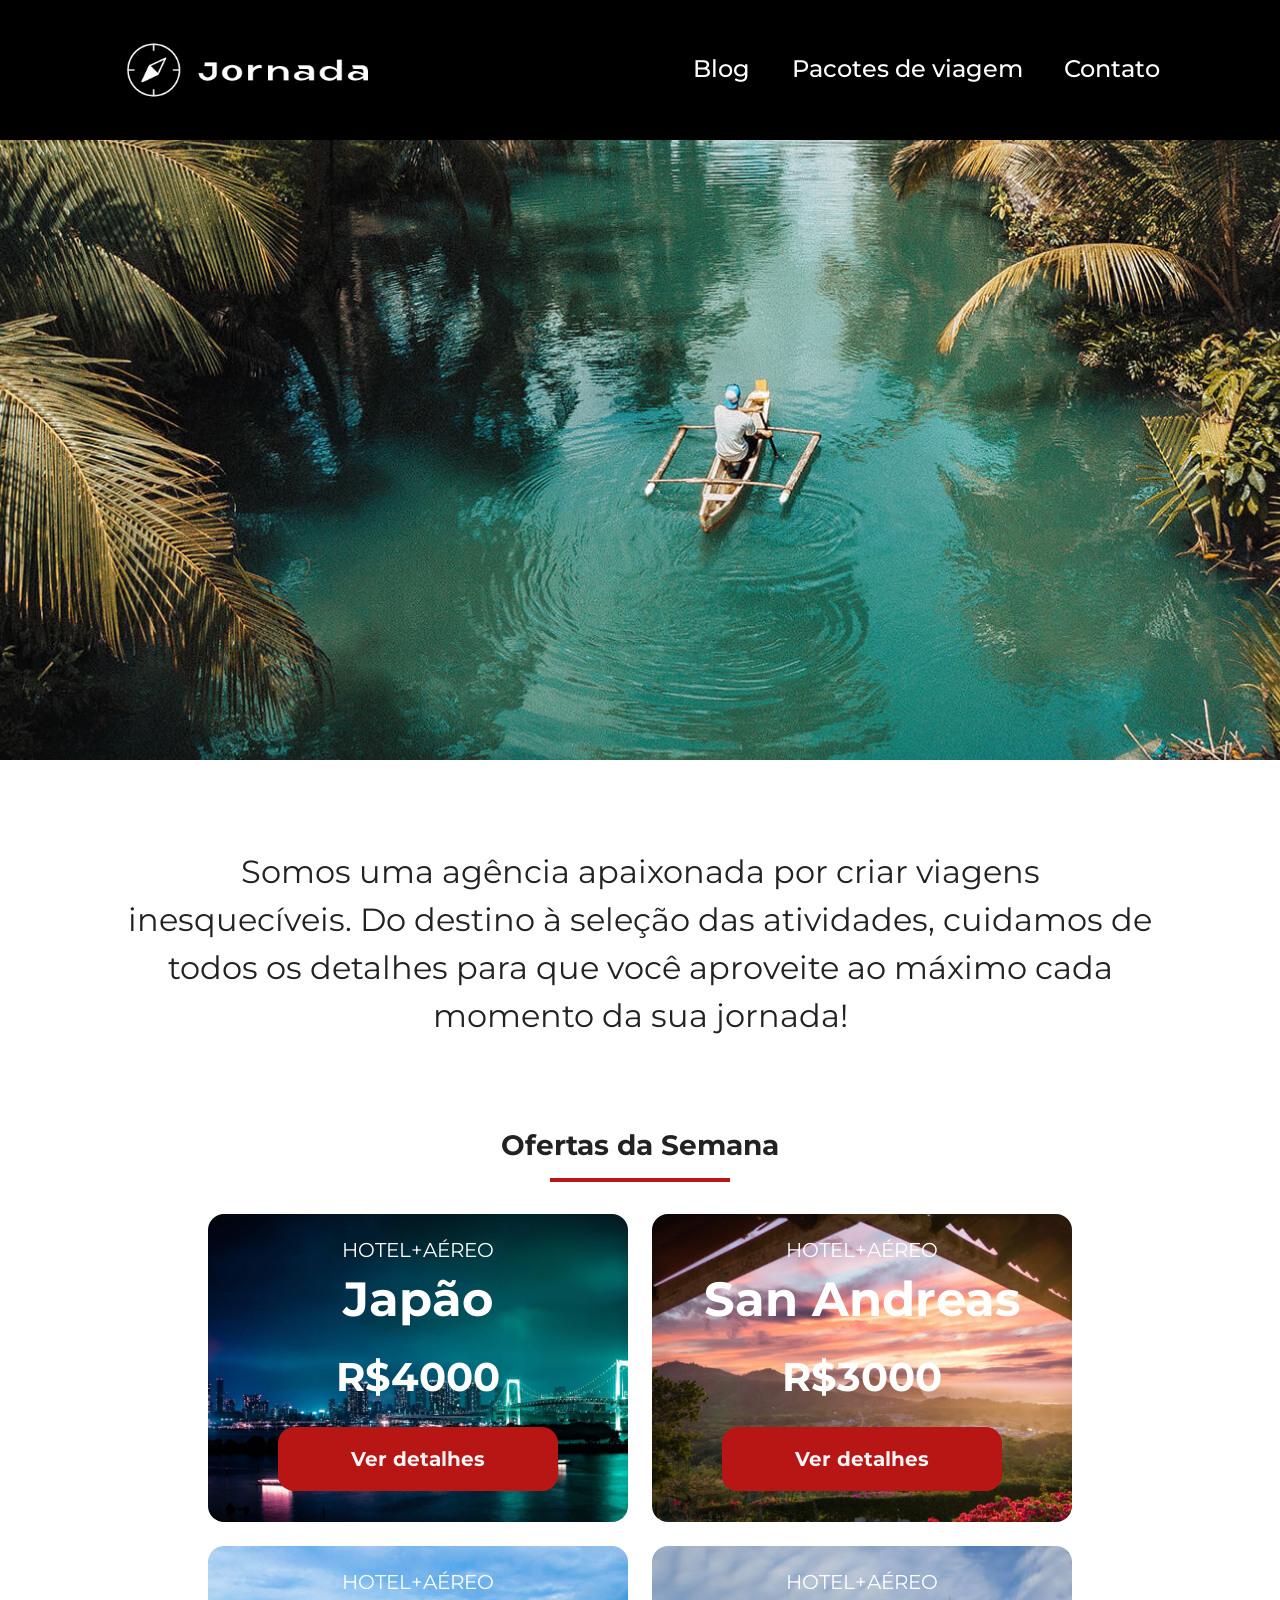
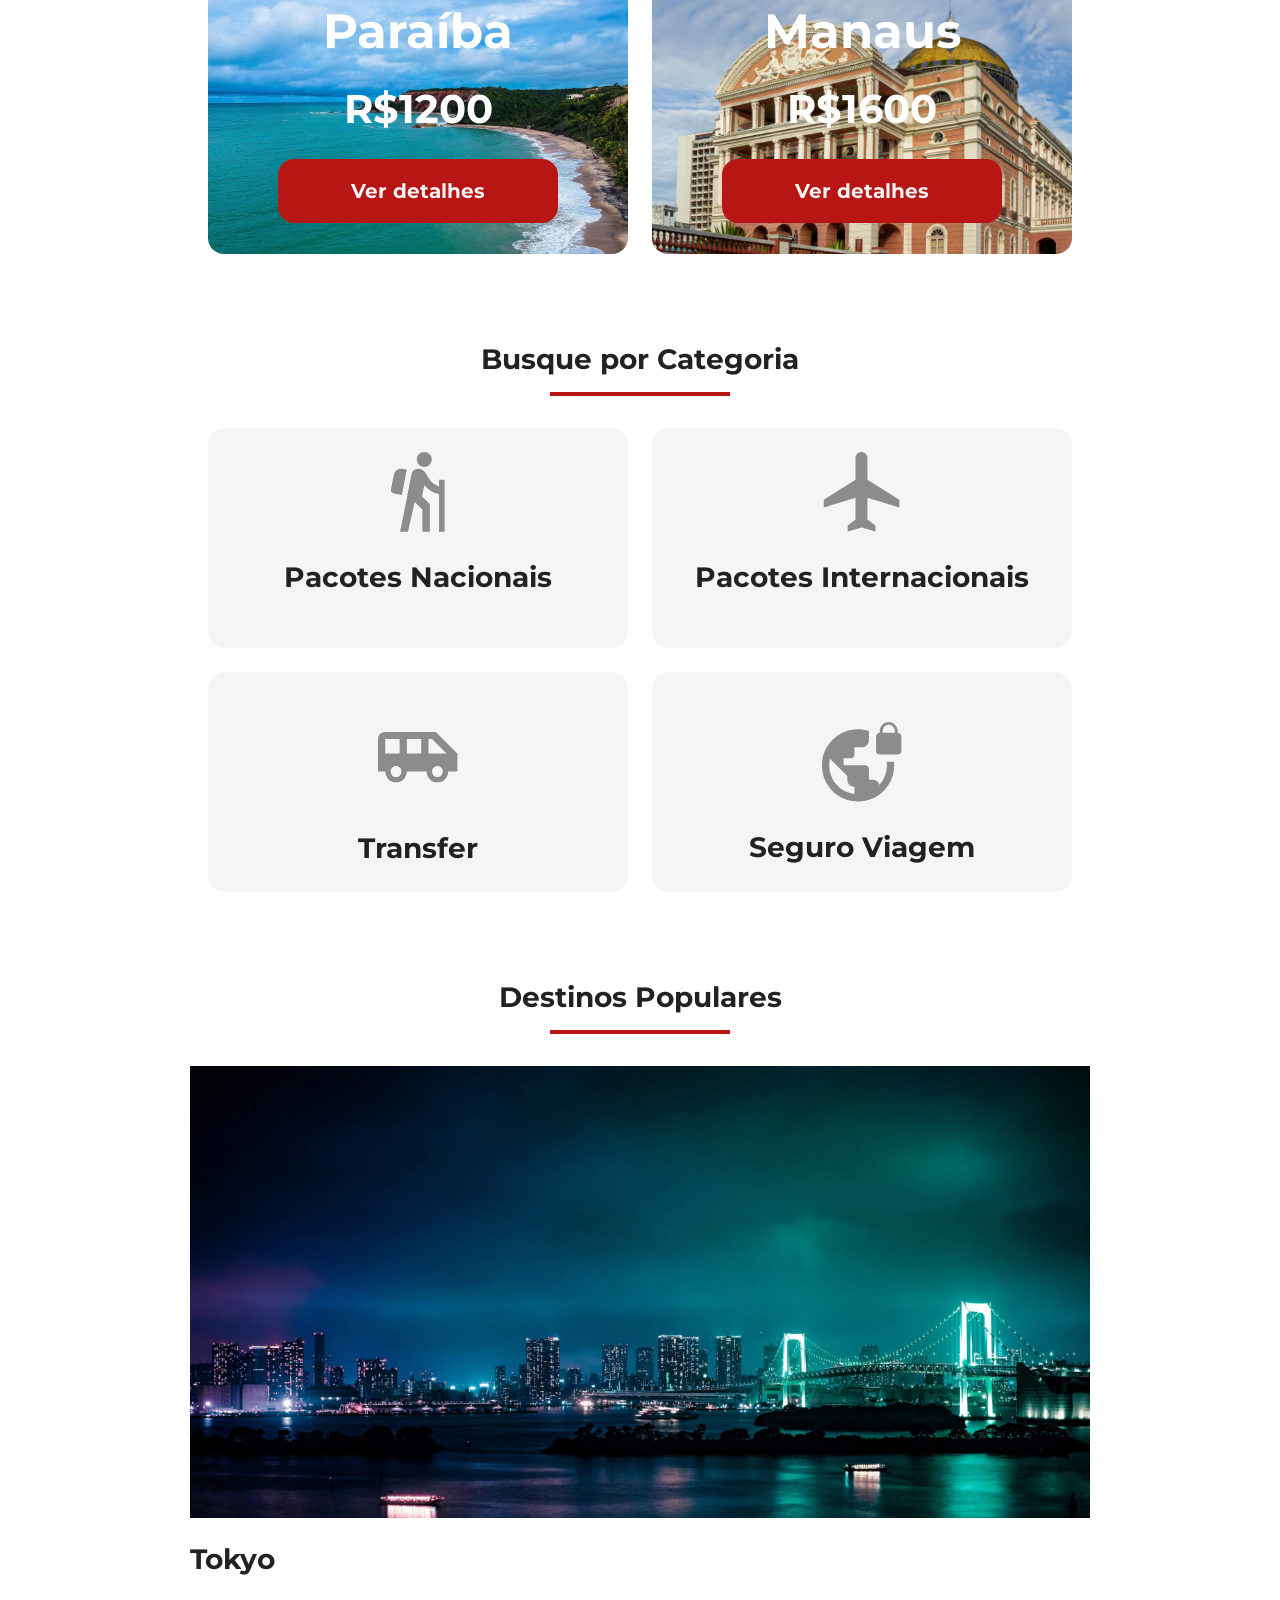
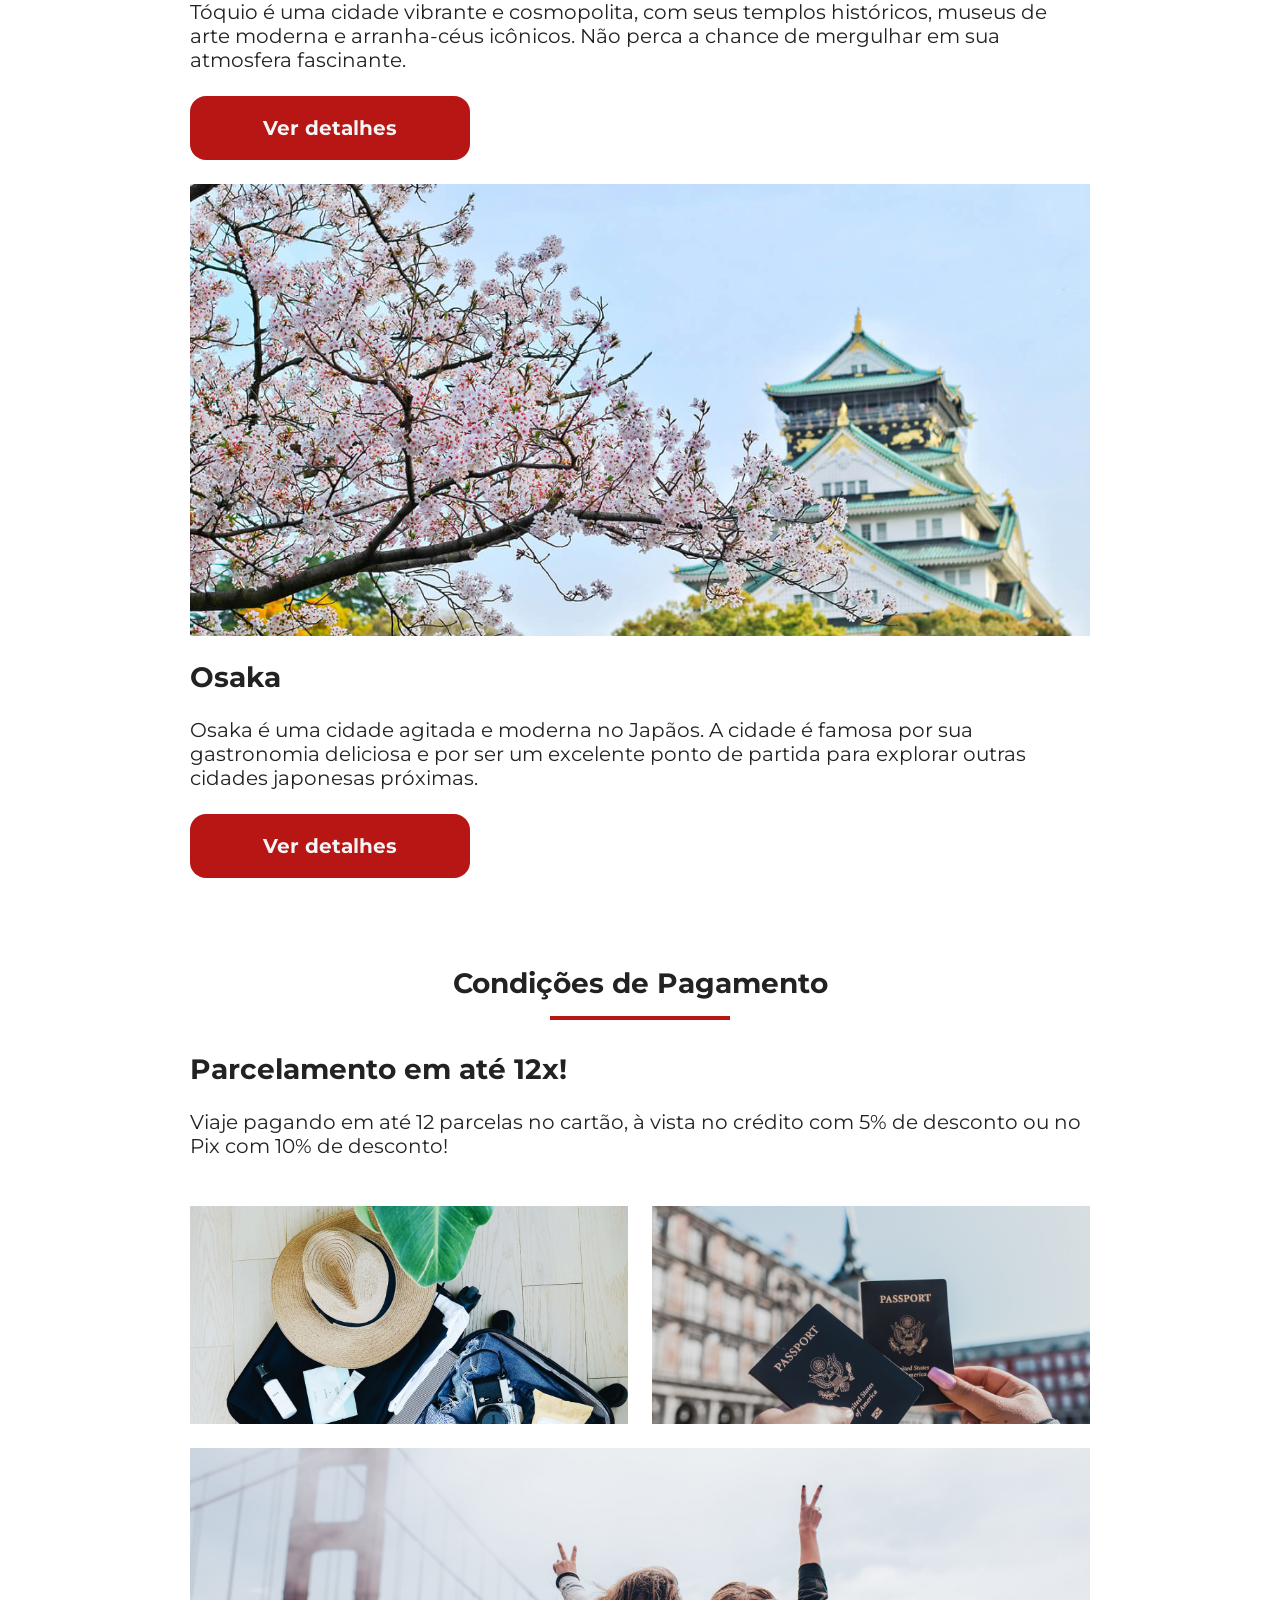
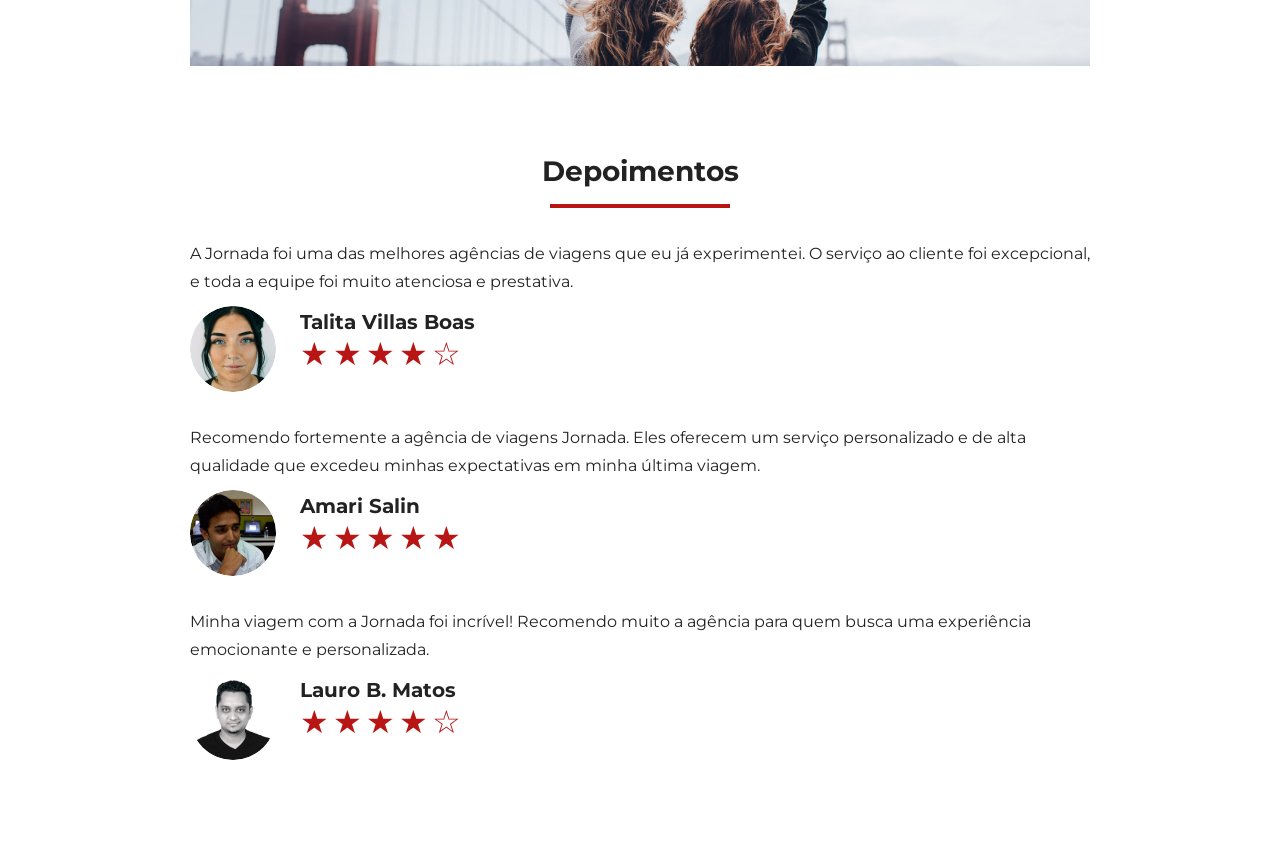
==== index.html @ 9de9fa51 "finalização sessão de depoimentos" ====
<!doctype html>
<html lang="pt-br">

<head>
  <meta charset="UTF-8" />
  <meta name="viewport" content="width=device-width, initial-scale=1.0" />
  <link rel="icon" href="favicon.svg" />
  <link rel="stylesheet" href="css/style.css" />
  <title>Jornada Viagens</title>
</head>

<body>
  <header>
    <a class="logo" ref="index.html" title="Voltar para a página inicial">
      <img class="img-mobile" src="img/bussola-branca-jornada.svg"
        alt="Bussola do logo Jornada Viagens na cor branca" />
      <img class="img-desktop" src="img/logo-branco-jornada-viagem.svg" alt="Logo Jornada Viagens na cor branca" />
    </a>
    <div class="navigation-menu">
      <label for="menu">
        <img src="img/menu.svg" alt="menu" />
      </label>
      <!--Esse input pode ser substituido depois por JS-->
      <input id="menu" type="checkbox" hidden />
      <nav>
        <ul class="list-link">
          <li>
            <a href="blog.html" target="_blank" title="Acessar Blog">Blog</a>
          </li>
          <li>
            <a href="pacotes.html" target="_blank" title="Acessar Pacotes de Viagem">Pacotes de viagem</a>
          </li>
          <li>
            <a href="contato.html" target="_blank" title="Acessar Contato">Contato</a>
          </li>
        </ul>
      </nav>
    </div>
  </header>
  <section class="hero">
    <div class="img-hero"></div>
    <h2 class="h2-hero">
      Somos uma agência apaixonada por criar viagens inesquecíveis. Do destino
      à seleção das atividades, cuidamos de todos os detalhes para que você
      aproveite ao máximo cada momento da sua jornada!
    </h2>
  </section>
  <section class="offers">
    <div class="title-section">
      <h2>Ofertas da Semana</h2>
      <hr />
    </div>
    <div class="offers-cards">
      <article class="card japao">
        <header>
          <p>HOTEL+AÉREO</p>
          <h3>
            Japão <br />
            <span>R$4000</span>
          </h3>
        </header>
        <footer>
          <a href="#" class="button" target="_blank">Ver detalhes</a>
        </footer>
      </article>
      <article class="card san-andreas">
        <header>
          <p>HOTEL+AÉREO</p>
          <h3>
            San Andreas <br />
            <span>R$3000</span>
          </h3>
        </header>
        <footer>
          <a href="#" class="button" target="_blank">Ver detalhes</a>
        </footer>
      </article>
      <article class="card paraiba">
        <header>
          <p>HOTEL+AÉREO</p>
          <h3>
            Paraíba <br />
            <span>R$1200</span>
          </h3>
        </header>
        <footer>
          <a href="#" class="button" target="_blank">Ver detalhes</a>
        </footer>
      </article>
      <article class="card manaus">
        <header>
          <p>HOTEL+AÉREO</p>
          <h3>
            Manaus <br />
            <span>R$1600</span>
          </h3>
        </header>
        <footer>
          <a href="#" class="button" target="_blank">Ver detalhes</a>
        </footer>
      </article>
    </div>
  </section>
  <section class="category">
    <div class="title-section category">
      <h2>Busque por Categoria</h2>
      <hr />
    </div>
    <div class="category-cards">
      <a href="#" class="card" target="_blank" title="Busca pela categoria Pacotes Nacionais">
        <img src="img/icon-pacotes-nacionais.svg" alt="Icone cinza de uma pessoa fazendo trilha" />
        <h3 class="title-content">Pacotes Nacionais</h3>
      </a>
      <a href="#" class="card" target="_blank" title="Busca pela categoria Pacotes Internacionais">
        <img src="img/icon-pacotes-internacionais.svg" alt="Icone cinza de uma avião" />
        <h3 class="title-content">Pacotes Internacionais</h3>
      </a>
      <a href="#" class="card single-line transfer" target="_blank" title="Busca pela categoria Transfer">
        <img src="img/icon-transfer.svg" alt="Icone cinza de uma van" />
        <h3 class="title-content">Transfer</h3>
      </a>
      <a href="#" class="card single-line" target="_blank" title="Busca pela categoria Seguro Viagem">
        <img src="img/icon-seguro-viagem.svg" alt="Icone cinza de um globo com um cadeado na parte superior direita" />
        <h3 class="title-content">Seguro Viagem</h3>
      </a>
    </div>
  </section>
  <section class="destination">
    <div class="title-section">
      <h2>Destinos Populares</h2>
      <hr />
    </div>
    <div class="item-destination">
      <article class="item">
        <header>
          <div class="img-destination tokyo"></div>
          <h4 class="title-content">Tokyo</h4>
        </header>
        <p class="text-content">Tóquio é uma cidade vibrante e cosmopolita, com seus templos históricos, museus de arte
          moderna e arranha-céus icônicos. Não perca a chance de mergulhar em sua atmosfera fascinante.</p>
        <footer>
          <a href="#" class="button">Ver detalhes</a>
        </footer>
      </article>
      <article class="item">
        <header>
          <div class="img-destination osaka"></div>
          <h4 class="title-content">Osaka</h4>
        </header>
        <p class="text-content">Osaka é uma cidade agitada e moderna no Japãos. A cidade é famosa por sua gastronomia
          deliciosa e por ser um excelente ponto de partida para explorar outras cidades japonesas próximas.</p>
        <footer>
          <a href="#" class="button">Ver detalhes</a>
        </footer>
      </article>
    </div>

    </div>
  </section>
  <section class="payments">
    <div class="title-section">
      <h2>Condições de Pagamento</h2>
      <hr />
    </div>
    <div class="content-container">
      <div class="text-container">
        <h3 class="title-content">Parcelamento em até 12x!</h3>
        <p class="text-content">Viaje pagando em até 12 parcelas no cartão, à vista no crédito com 5% de desconto ou no
          Pix com 10% de desconto! </p>
      </div>
      <div class="img-gallery">
        <div class="img first"></div>
        <div class="img second"></div>
        <div class="img thirdy colspan-2"></div>
      </div>
    </div>
  </section>
  <section class="testimonials">
    <div class="title-section">
      <h2>Depoimentos</h2>
      <hr />
    </div>
    <div class="testimonials-container">
      <article>
        <header>
          <p>A Jornada foi uma das melhores agências de viagens que eu já experimentei. O serviço ao cliente foi
          excepcional, e toda a equipe foi muito atenciosa e prestativa.</p>
          </header>
          <footer>
            <img src="img/img-profile-1.svg" alt="imagem de perfil de cliente 1">
            <div class="profile-content">
              <h4>Talita Villas Boas</h4>
              <div class="rating">
                <span class="star">★</span>
                <span class="star">★</span>
                <span class="star">★</span>
                <span class="star">★</span>
                <span class="star">☆</span>
              </div>
            </div>
          </footer>
      </article>
      <article>
        <header>
          <p>Recomendo fortemente a agência de viagens Jornada. Eles oferecem um serviço personalizado e de alta qualidade que excedeu minhas expectativas em minha última viagem.</p>
          </header>
          <footer>
            <img src="img/img-profile-2.svg" alt="imagem de perfil de cliente 2">
            <div class="profile-content">
              <h4>Amari Salin</h4>
              <div class="rating">
                <span class="star">★</span>
                <span class="star">★</span>
                <span class="star">★</span>
                <span class="star">★</span>
                <span class="star">★</span>
              </div>
            </div>
          </footer>
      </article>
      <article>
        <header>
          <p>Minha viagem com a Jornada foi incrível! Recomendo muito a agência para quem busca uma experiência emocionante e personalizada.</p>
          </header>
          <footer>
            <img src="img/img-profile-3.svg" alt="imagem de perfil de cliente 3">
            <div class="profile-content">
              <h4>Lauro B. Matos</h4>
              <div class="rating">
                <span class="star">★</span>
                <span class="star">★</span>
                <span class="star">★</span>
                <span class="star">★</span>
                <span class="star">☆</span>
              </div>
            </div>
          </footer>
      </article>
    </div>
  </section>
</body>

</html>
---- css/style.css ----
@import url(global.css);
@import url(header.css);
@import url(hero.css);
@import url(offers.css);
@import url(category.css);
@import url(destionation.css);
@import url(payments.css);
@import url(testimonials.css);
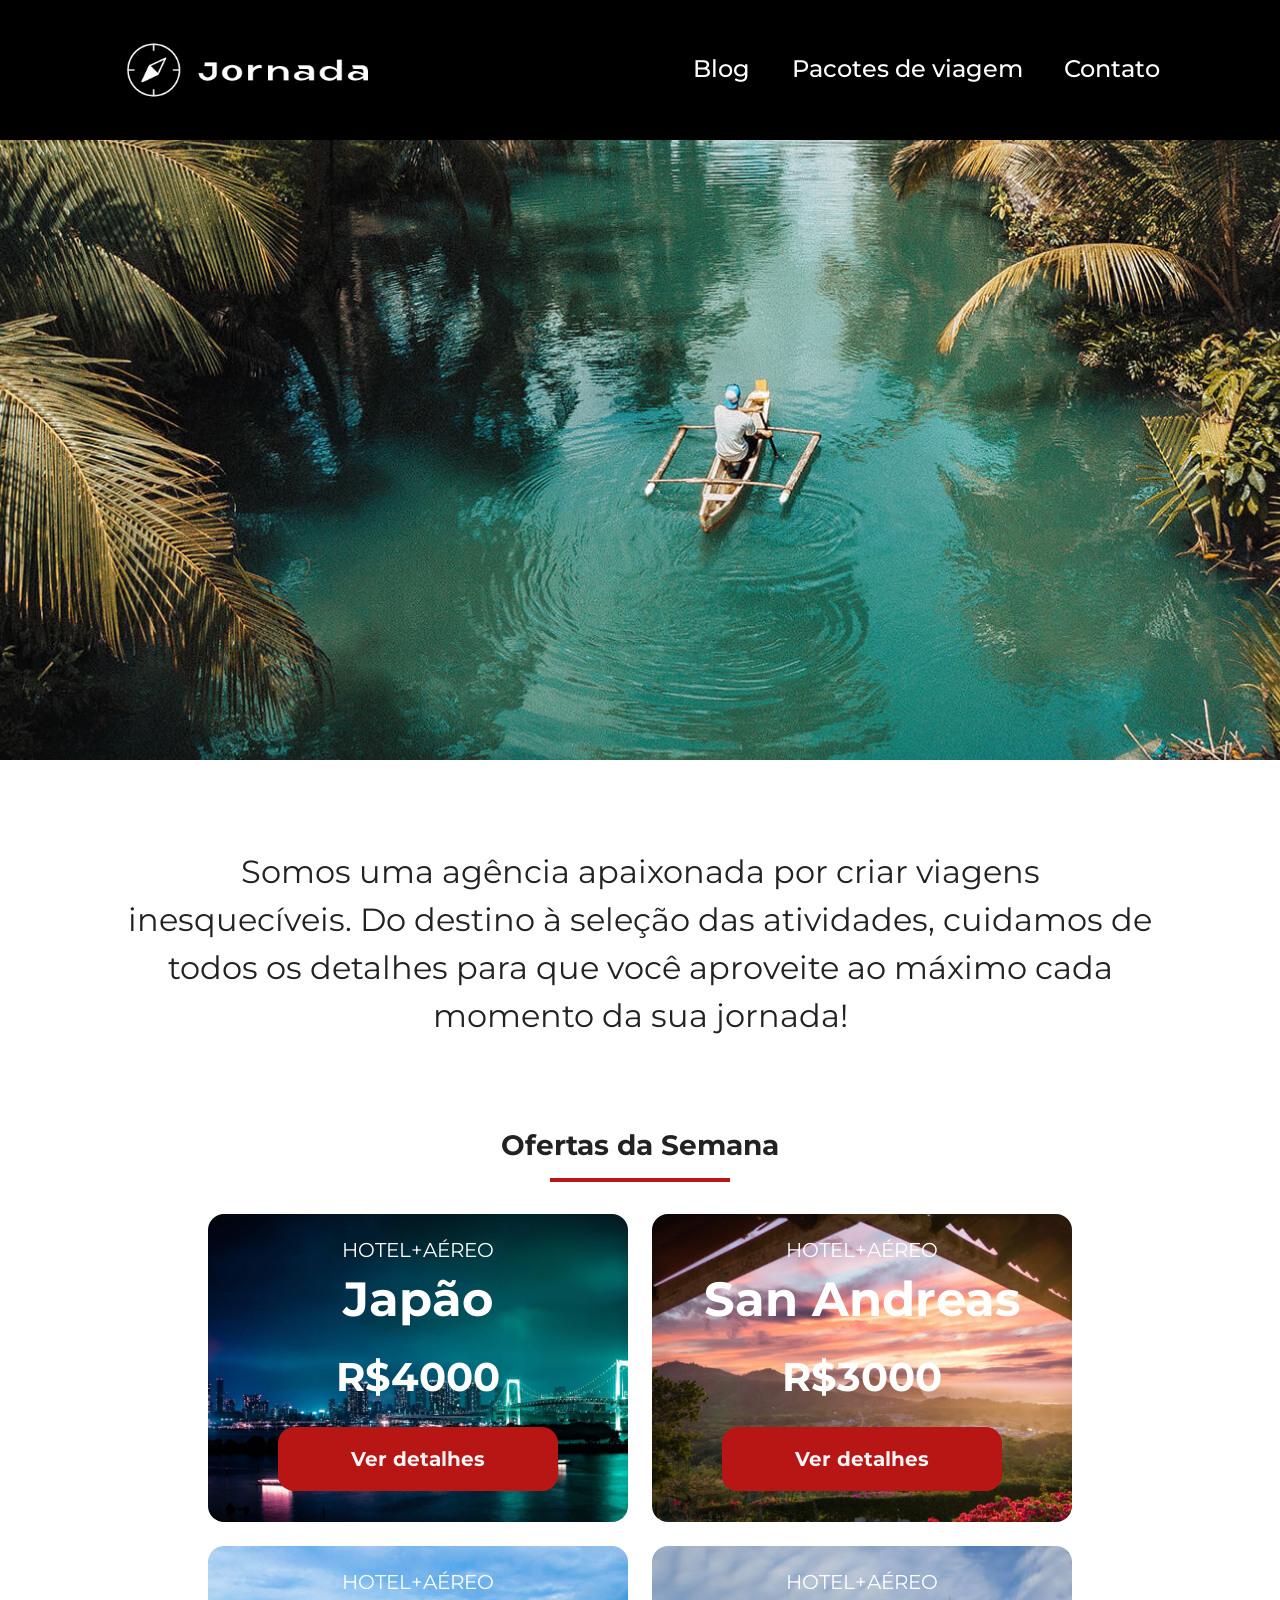
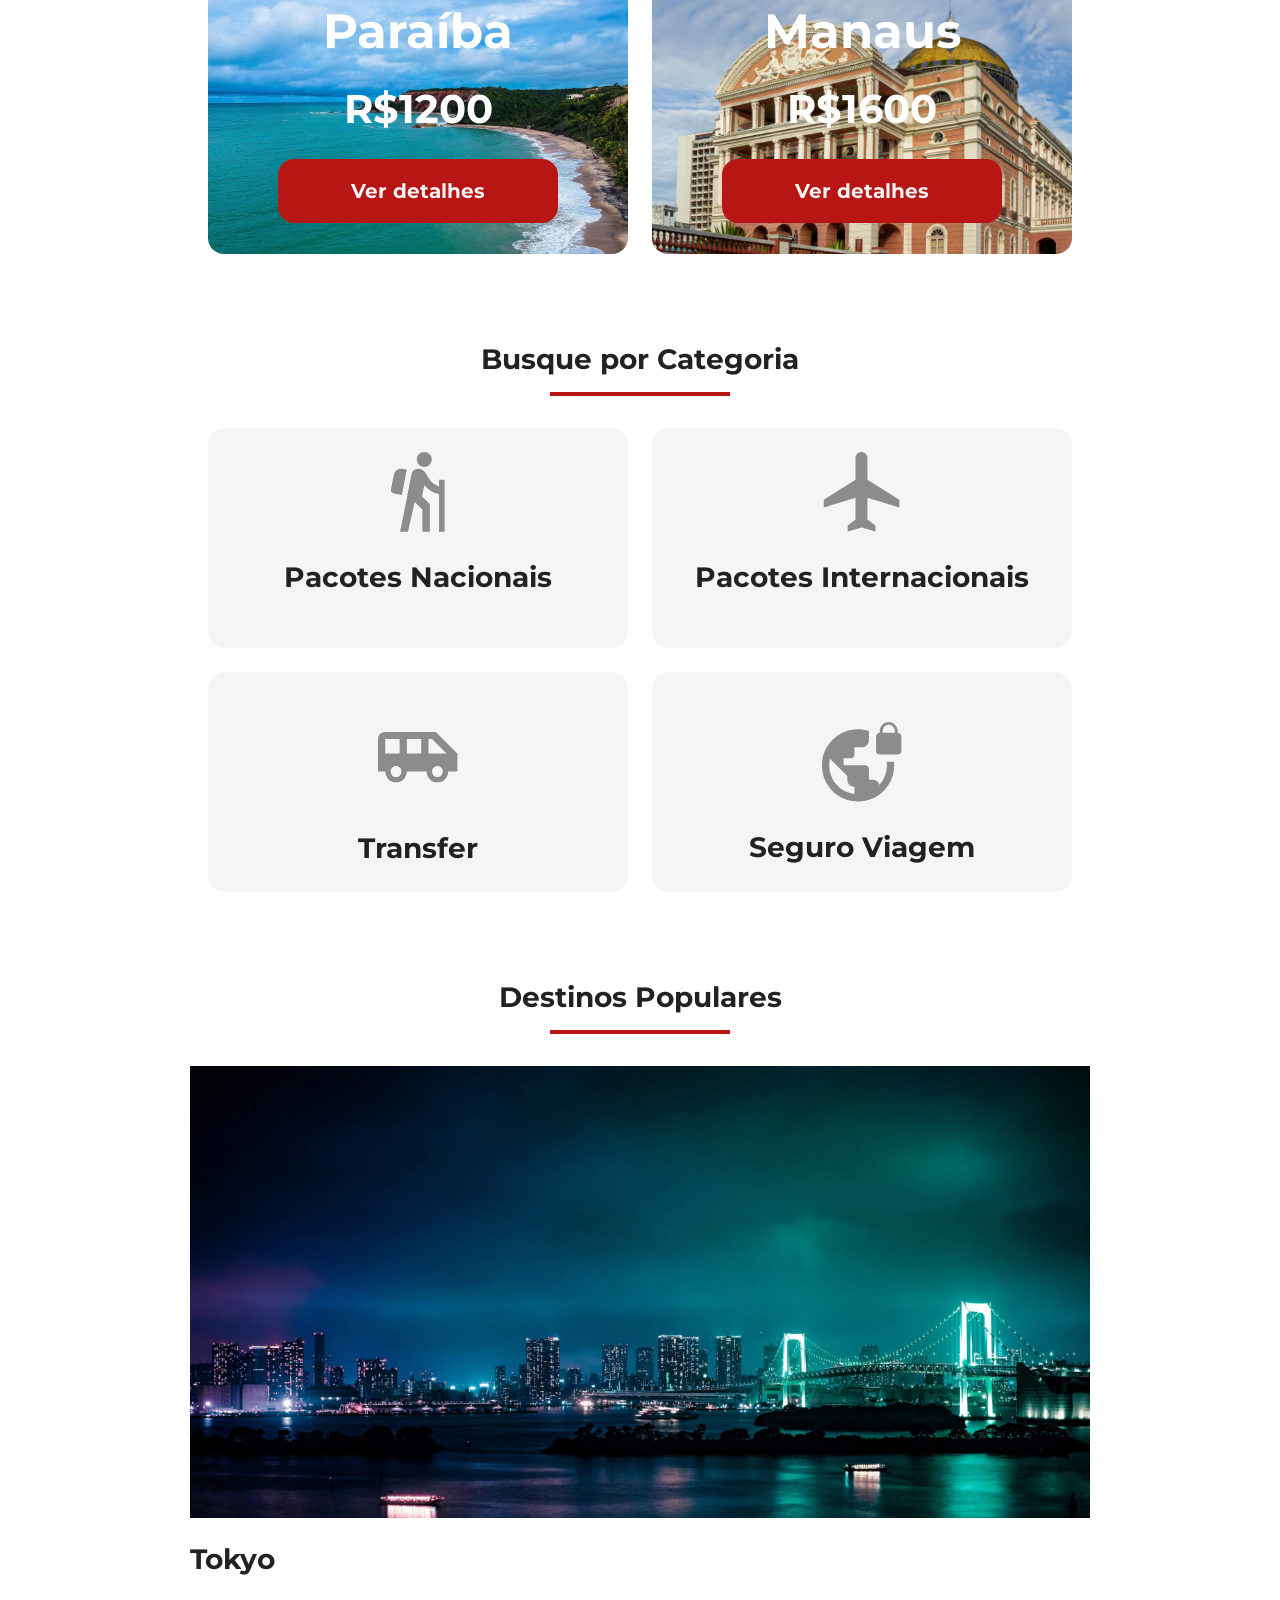
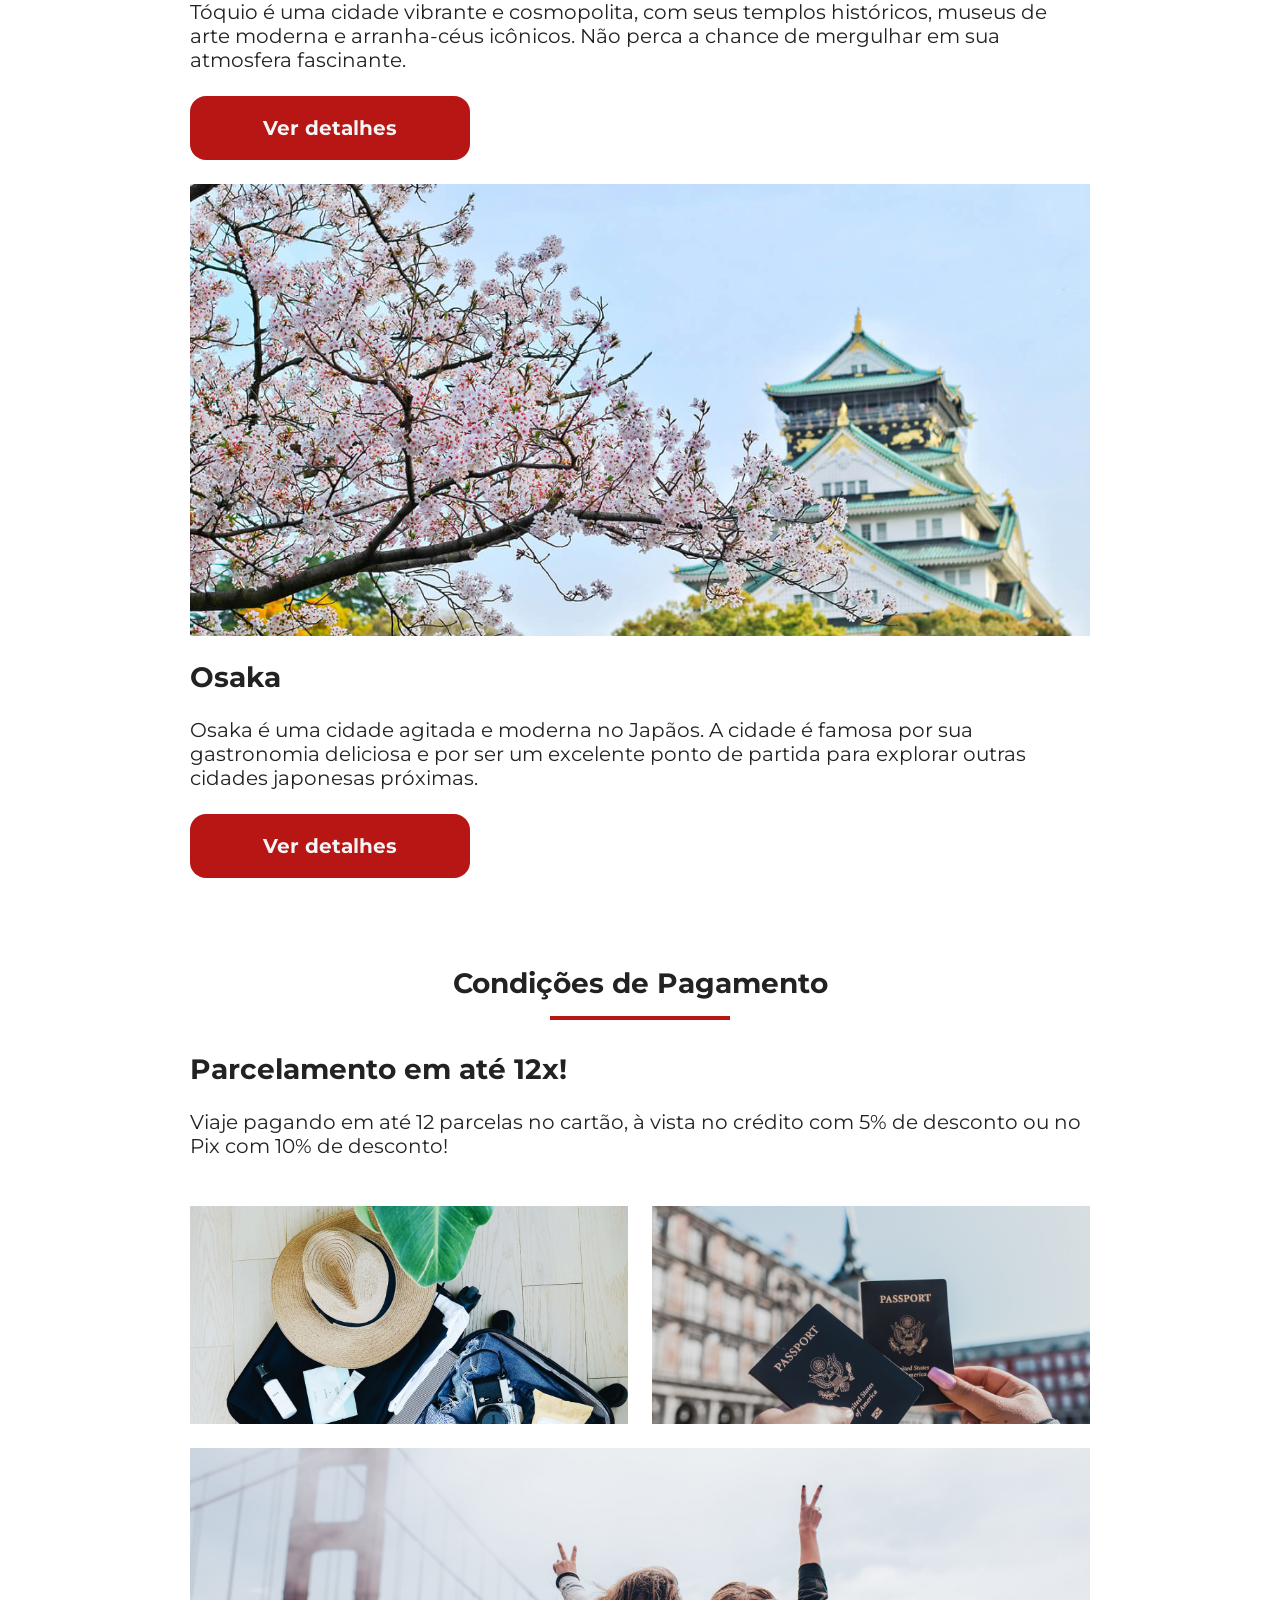
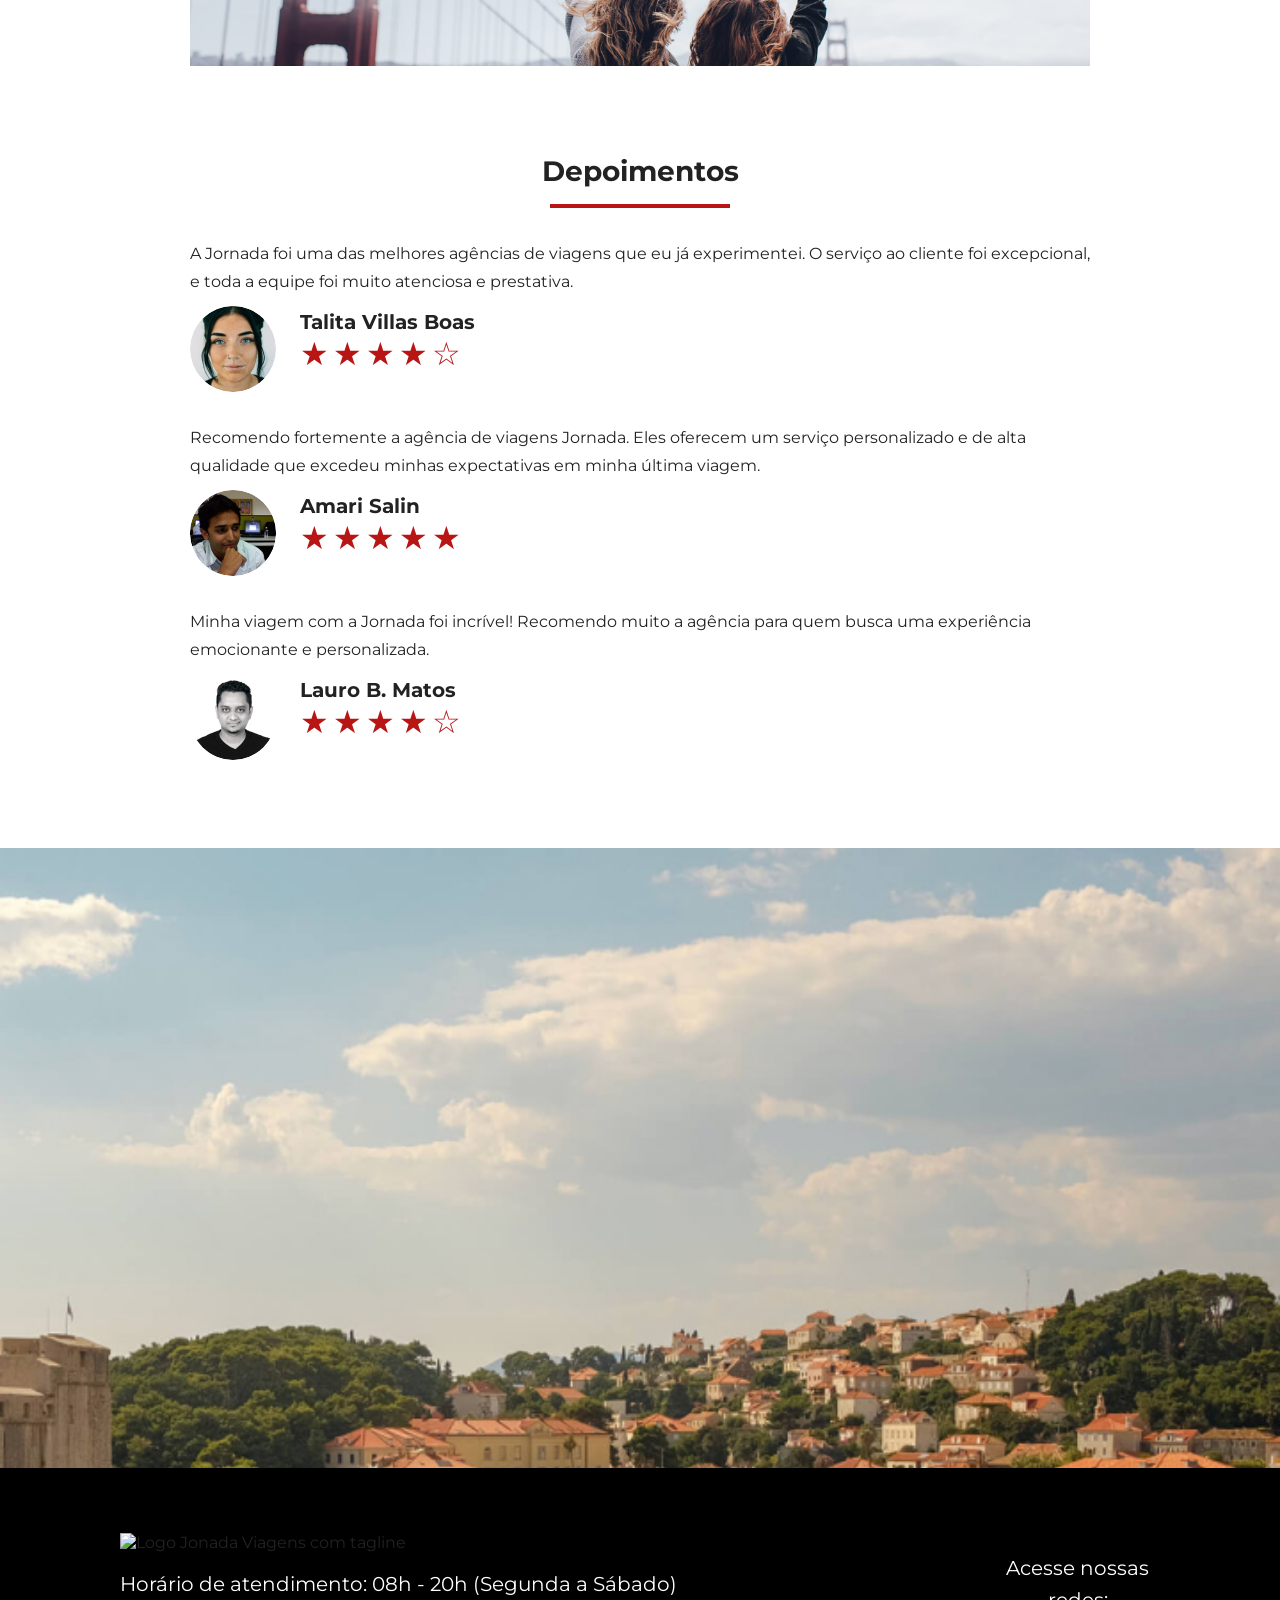
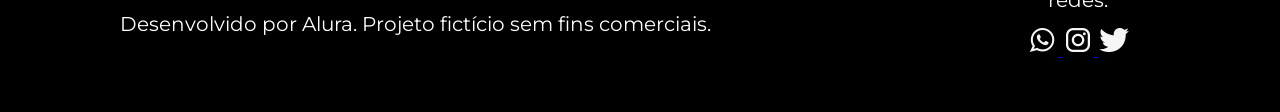
==== commit 7af2a9b6: "adiciona o rodapé do site" ====
--- a/index.html
+++ b/index.html
@@ -184,60 +184,86 @@
       <article>
         <header>
           <p>A Jornada foi uma das melhores agências de viagens que eu já experimentei. O serviço ao cliente foi
-          excepcional, e toda a equipe foi muito atenciosa e prestativa.</p>
-          </header>
-          <footer>
-            <img src="img/img-profile-1.svg" alt="imagem de perfil de cliente 1">
-            <div class="profile-content">
-              <h4>Talita Villas Boas</h4>
-              <div class="rating">
-                <span class="star">★</span>
-                <span class="star">★</span>
-                <span class="star">★</span>
-                <span class="star">★</span>
-                <span class="star">☆</span>
-              </div>
+            excepcional, e toda a equipe foi muito atenciosa e prestativa.</p>
+        </header>
+        <footer>
+          <img src="img/img-profile-1.svg" alt="imagem de perfil de cliente 1">
+          <div class="profile-content">
+            <h4>Talita Villas Boas</h4>
+            <div class="rating">
+              <span class="star">★</span>
+              <span class="star">★</span>
+              <span class="star">★</span>
+              <span class="star">★</span>
+              <span class="star">☆</span>
             </div>
-          </footer>
+          </div>
+        </footer>
       </article>
       <article>
         <header>
-          <p>Recomendo fortemente a agência de viagens Jornada. Eles oferecem um serviço personalizado e de alta qualidade que excedeu minhas expectativas em minha última viagem.</p>
-          </header>
-          <footer>
-            <img src="img/img-profile-2.svg" alt="imagem de perfil de cliente 2">
-            <div class="profile-content">
-              <h4>Amari Salin</h4>
-              <div class="rating">
-                <span class="star">★</span>
-                <span class="star">★</span>
-                <span class="star">★</span>
-                <span class="star">★</span>
-                <span class="star">★</span>
-              </div>
+          <p>Recomendo fortemente a agência de viagens Jornada. Eles oferecem um serviço personalizado e de alta
+            qualidade que excedeu minhas expectativas em minha última viagem.</p>
+        </header>
+        <footer>
+          <img src="img/img-profile-2.svg" alt="imagem de perfil de cliente 2">
+          <div class="profile-content">
+            <h4>Amari Salin</h4>
+            <div class="rating">
+              <span class="star">★</span>
+              <span class="star">★</span>
+              <span class="star">★</span>
+              <span class="star">★</span>
+              <span class="star">★</span>
             </div>
-          </footer>
+          </div>
+        </footer>
       </article>
       <article>
         <header>
-          <p>Minha viagem com a Jornada foi incrível! Recomendo muito a agência para quem busca uma experiência emocionante e personalizada.</p>
-          </header>
-          <footer>
-            <img src="img/img-profile-3.svg" alt="imagem de perfil de cliente 3">
-            <div class="profile-content">
-              <h4>Lauro B. Matos</h4>
-              <div class="rating">
-                <span class="star">★</span>
-                <span class="star">★</span>
-                <span class="star">★</span>
-                <span class="star">★</span>
-                <span class="star">☆</span>
-              </div>
+          <p>Minha viagem com a Jornada foi incrível! Recomendo muito a agência para quem busca uma experiência
+            emocionante e personalizada.</p>
+        </header>
+        <footer>
+          <img src="img/img-profile-3.svg" alt="imagem de perfil de cliente 3">
+          <div class="profile-content">
+            <h4>Lauro B. Matos</h4>
+            <div class="rating">
+              <span class="star">★</span>
+              <span class="star">★</span>
+              <span class="star">★</span>
+              <span class="star">★</span>
+              <span class="star">☆</span>
             </div>
-          </footer>
-      </article>
-    </div>
-  </section>
+          </div>
+        </footer>
+      </article>
+    </div>
+  </section>
+  <section class="footer-hero">
+    <div class="img-footer"></div>
+  </section>
+  <footer class="main-footer">
+    <div class="footer-content">
+      <img src="img/logo-jornada-tagline.png" alt="Logo Jonada Viagens com tagline">
+        <p>Horário de atendimento: 08h - 20h (Segunda a Sábado)</p>
+        <p>Desenvolvido por Alura. Projeto fictício sem fins comerciais.</p>
+      </div>
+      <div class="social-media">
+        <p>Acesse nossas redes:</p>
+        <a href="#" target="_blank" title="Whatsapp da Jornada Viagens">
+          <img src="img/logo-whatsapp.png" alt="Icone Whatsapp">
+        </a>
+        <a href="#" target="_blank" title="Instagram da Jornada Viagens">
+          <img src="img/logo-instagram.png" alt="Icone Instagram">
+        </a>
+        <a href="#" target="_blank" title="Twitter da Jornada Viagens">
+          <img src="img/logo-twitter-antigo.png" alt="Icone Twitter Antigo">
+        </a>
+      </div>
+    </div>
+
+  </footer>
 </body>
 
 </html>
--- a/css/style.css
+++ b/css/style.css
@@ -5,4 +5,5 @@
 @import url(category.css);
 @import url(destionation.css);
 @import url(payments.css);
-@import url(testimonials.css);+@import url(testimonials.css);
+@import url(footer.css);
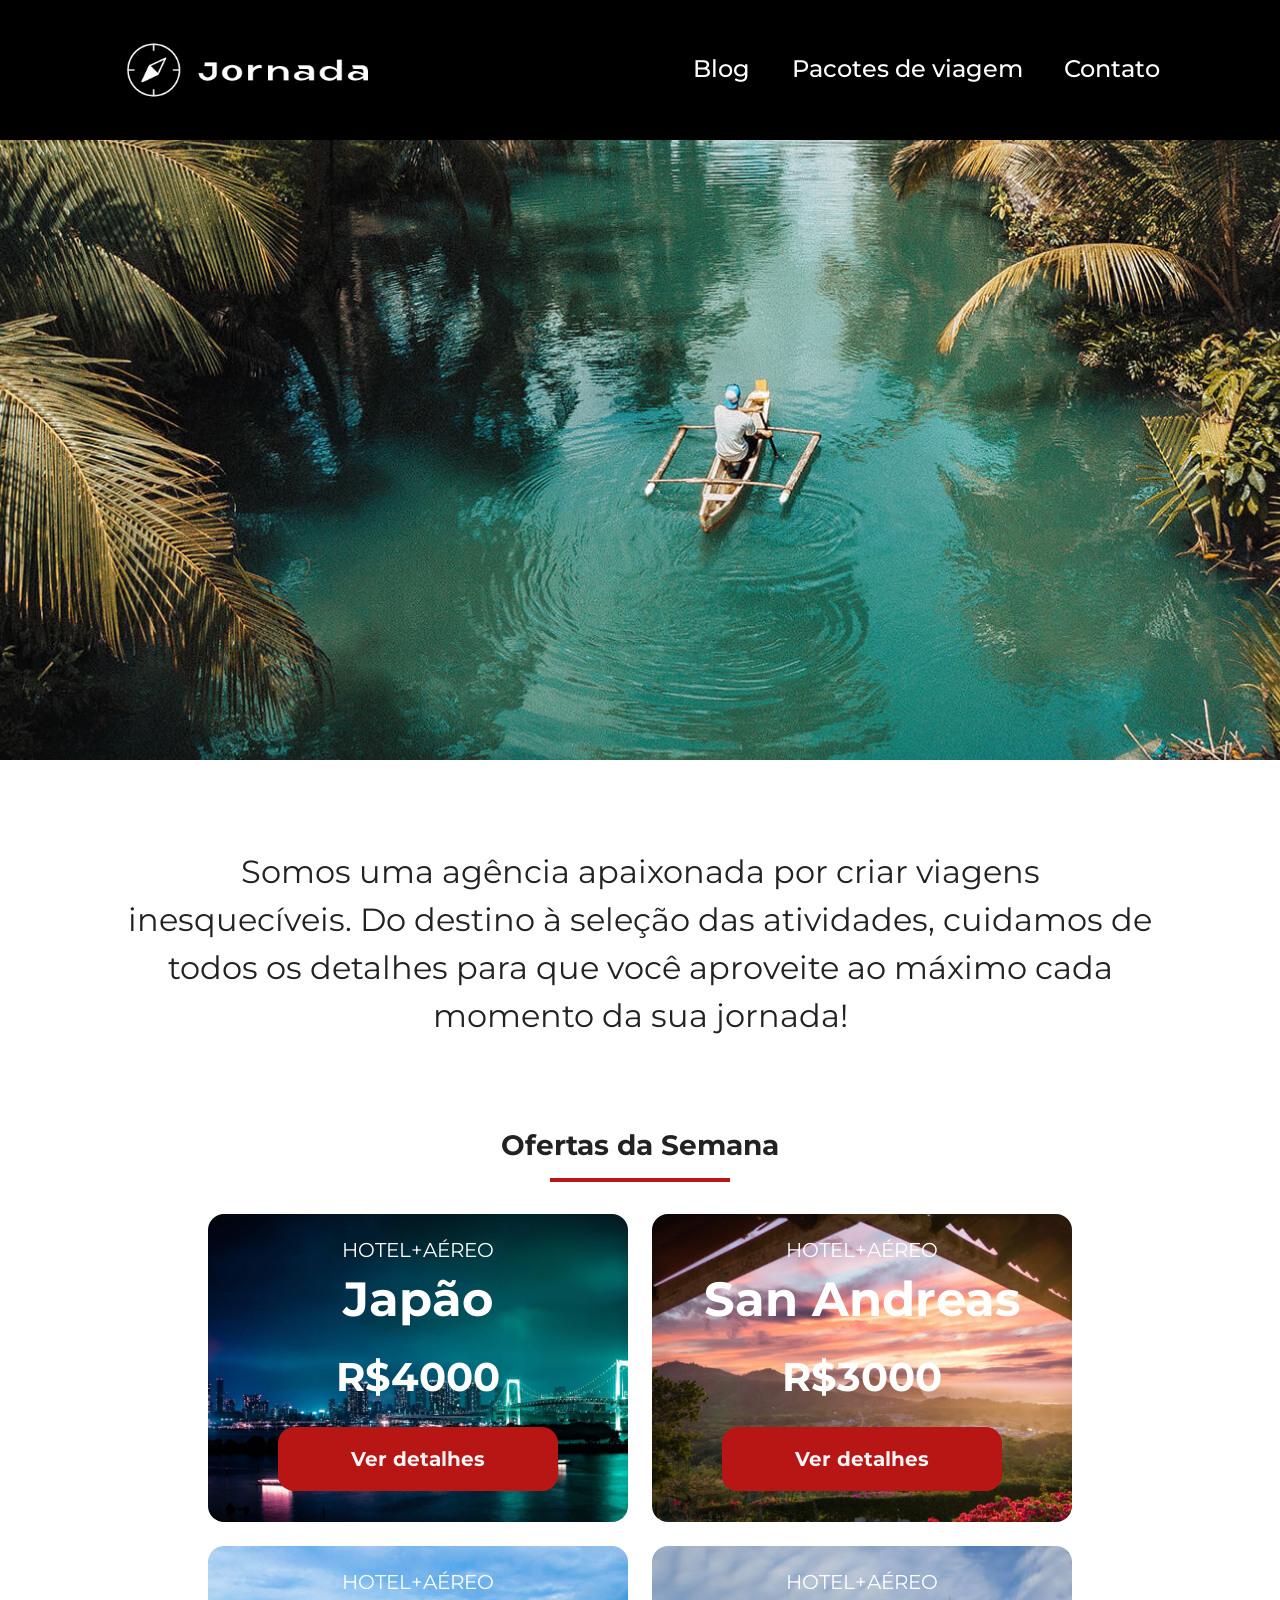
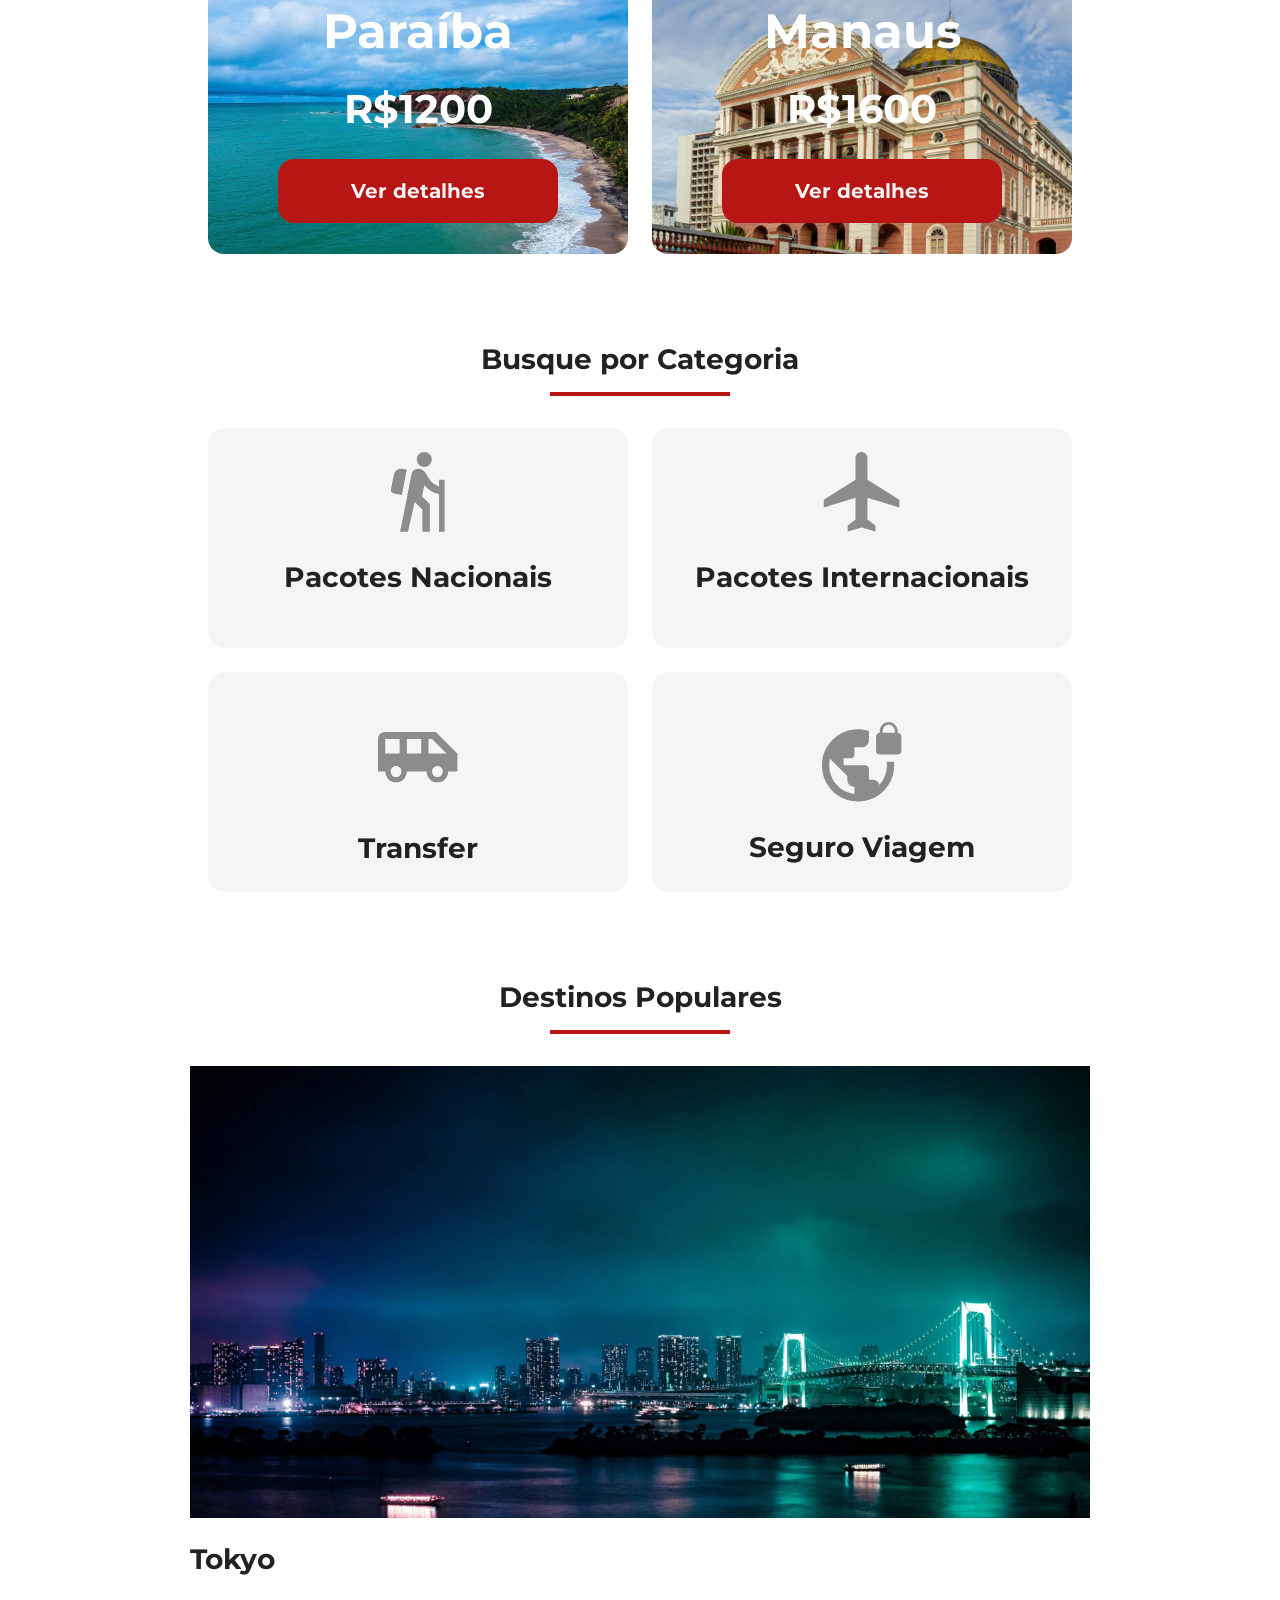
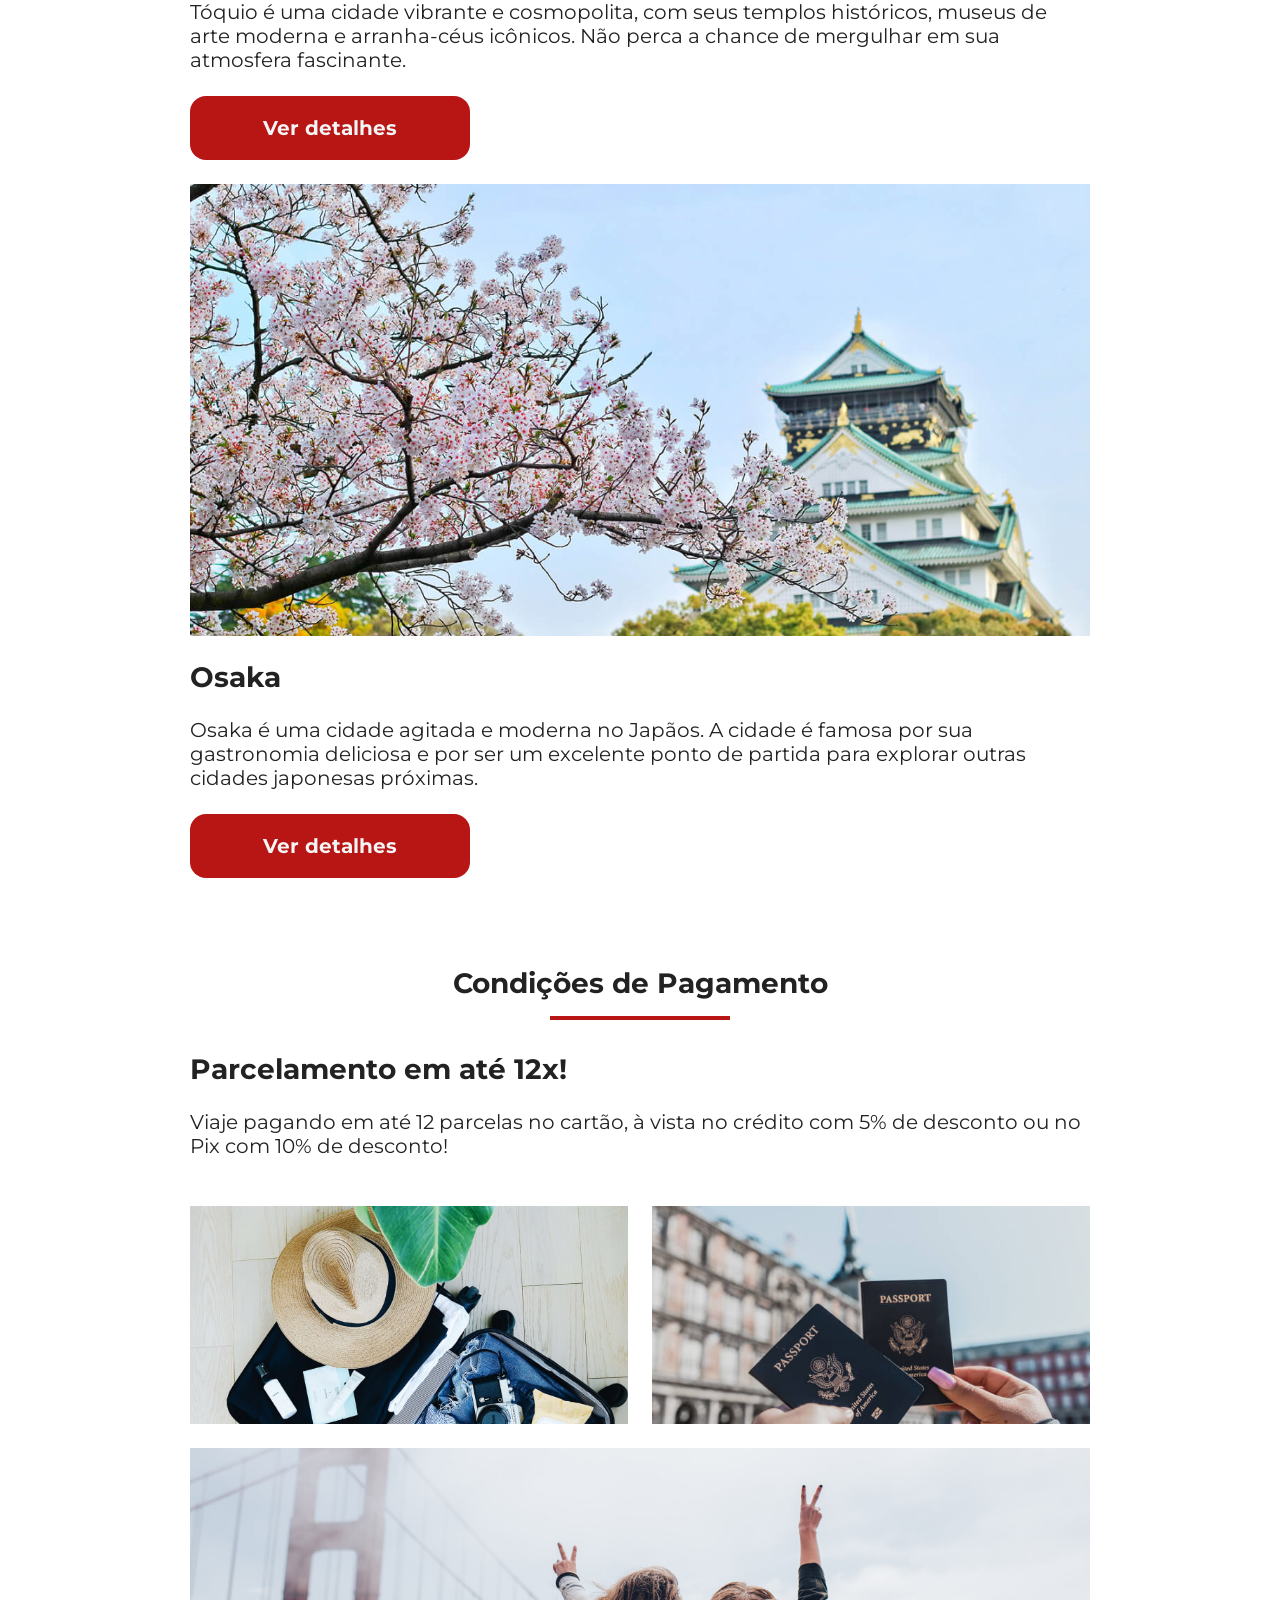
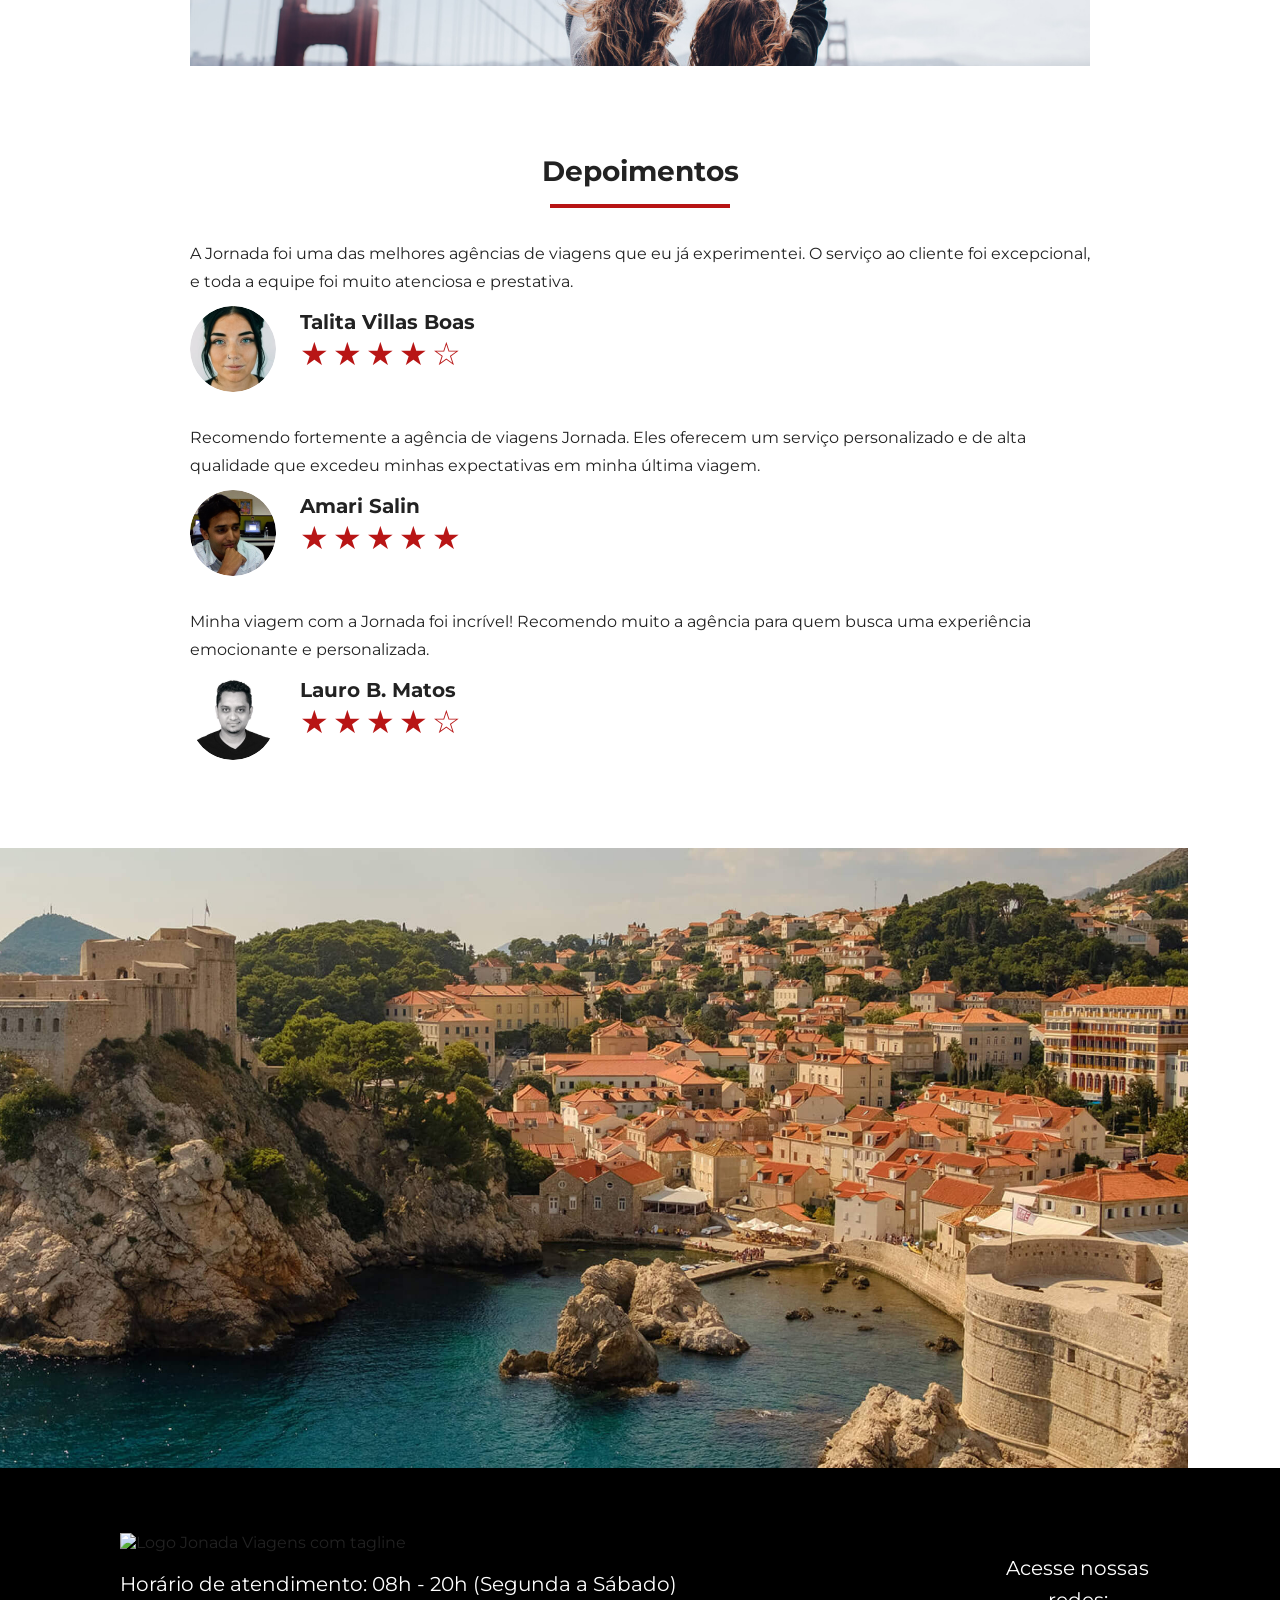
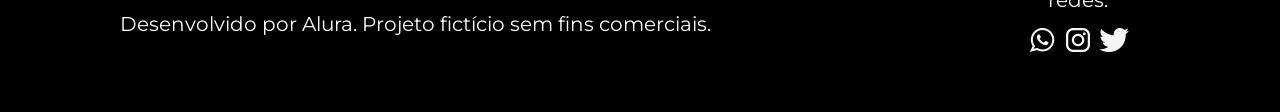
==== commit ccf02978: "Melhora a acessibilidade do site" ====
--- a/index.html
+++ b/index.html
@@ -37,230 +37,236 @@
       </nav>
     </div>
   </header>
-  <section class="hero">
-    <div class="img-hero"></div>
-    <h2 class="h2-hero">
-      Somos uma agência apaixonada por criar viagens inesquecíveis. Do destino
-      à seleção das atividades, cuidamos de todos os detalhes para que você
-      aproveite ao máximo cada momento da sua jornada!
-    </h2>
-  </section>
-  <section class="offers">
-    <div class="title-section">
-      <h2>Ofertas da Semana</h2>
-      <hr />
-    </div>
-    <div class="offers-cards">
-      <article class="card japao">
-        <header>
-          <p>HOTEL+AÉREO</p>
-          <h3>
-            Japão <br />
-            <span>R$4000</span>
-          </h3>
-        </header>
-        <footer>
-          <a href="#" class="button" target="_blank">Ver detalhes</a>
-        </footer>
-      </article>
-      <article class="card san-andreas">
-        <header>
-          <p>HOTEL+AÉREO</p>
-          <h3>
-            San Andreas <br />
-            <span>R$3000</span>
-          </h3>
-        </header>
-        <footer>
-          <a href="#" class="button" target="_blank">Ver detalhes</a>
-        </footer>
-      </article>
-      <article class="card paraiba">
-        <header>
-          <p>HOTEL+AÉREO</p>
-          <h3>
-            Paraíba <br />
-            <span>R$1200</span>
-          </h3>
-        </header>
-        <footer>
-          <a href="#" class="button" target="_blank">Ver detalhes</a>
-        </footer>
-      </article>
-      <article class="card manaus">
-        <header>
-          <p>HOTEL+AÉREO</p>
-          <h3>
-            Manaus <br />
-            <span>R$1600</span>
-          </h3>
-        </header>
-        <footer>
-          <a href="#" class="button" target="_blank">Ver detalhes</a>
-        </footer>
-      </article>
-    </div>
-  </section>
-  <section class="category">
-    <div class="title-section category">
-      <h2>Busque por Categoria</h2>
-      <hr />
-    </div>
-    <div class="category-cards">
-      <a href="#" class="card" target="_blank" title="Busca pela categoria Pacotes Nacionais">
-        <img src="img/icon-pacotes-nacionais.svg" alt="Icone cinza de uma pessoa fazendo trilha" />
-        <h3 class="title-content">Pacotes Nacionais</h3>
-      </a>
-      <a href="#" class="card" target="_blank" title="Busca pela categoria Pacotes Internacionais">
-        <img src="img/icon-pacotes-internacionais.svg" alt="Icone cinza de uma avião" />
-        <h3 class="title-content">Pacotes Internacionais</h3>
-      </a>
-      <a href="#" class="card single-line transfer" target="_blank" title="Busca pela categoria Transfer">
-        <img src="img/icon-transfer.svg" alt="Icone cinza de uma van" />
-        <h3 class="title-content">Transfer</h3>
-      </a>
-      <a href="#" class="card single-line" target="_blank" title="Busca pela categoria Seguro Viagem">
-        <img src="img/icon-seguro-viagem.svg" alt="Icone cinza de um globo com um cadeado na parte superior direita" />
-        <h3 class="title-content">Seguro Viagem</h3>
-      </a>
-    </div>
-  </section>
-  <section class="destination">
-    <div class="title-section">
-      <h2>Destinos Populares</h2>
-      <hr />
-    </div>
-    <div class="item-destination">
-      <article class="item">
-        <header>
-          <div class="img-destination tokyo"></div>
-          <h4 class="title-content">Tokyo</h4>
-        </header>
-        <p class="text-content">Tóquio é uma cidade vibrante e cosmopolita, com seus templos históricos, museus de arte
-          moderna e arranha-céus icônicos. Não perca a chance de mergulhar em sua atmosfera fascinante.</p>
-        <footer>
-          <a href="#" class="button">Ver detalhes</a>
-        </footer>
-      </article>
-      <article class="item">
-        <header>
-          <div class="img-destination osaka"></div>
-          <h4 class="title-content">Osaka</h4>
-        </header>
-        <p class="text-content">Osaka é uma cidade agitada e moderna no Japãos. A cidade é famosa por sua gastronomia
-          deliciosa e por ser um excelente ponto de partida para explorar outras cidades japonesas próximas.</p>
-        <footer>
-          <a href="#" class="button">Ver detalhes</a>
-        </footer>
-      </article>
-    </div>
-
-    </div>
-  </section>
-  <section class="payments">
-    <div class="title-section">
-      <h2>Condições de Pagamento</h2>
-      <hr />
-    </div>
-    <div class="content-container">
-      <div class="text-container">
-        <h3 class="title-content">Parcelamento em até 12x!</h3>
-        <p class="text-content">Viaje pagando em até 12 parcelas no cartão, à vista no crédito com 5% de desconto ou no
-          Pix com 10% de desconto! </p>
-      </div>
-      <div class="img-gallery">
-        <div class="img first"></div>
-        <div class="img second"></div>
-        <div class="img thirdy colspan-2"></div>
-      </div>
-    </div>
-  </section>
-  <section class="testimonials">
-    <div class="title-section">
-      <h2>Depoimentos</h2>
-      <hr />
-    </div>
-    <div class="testimonials-container">
-      <article>
-        <header>
-          <p>A Jornada foi uma das melhores agências de viagens que eu já experimentei. O serviço ao cliente foi
-            excepcional, e toda a equipe foi muito atenciosa e prestativa.</p>
-        </header>
-        <footer>
-          <img src="img/img-profile-1.svg" alt="imagem de perfil de cliente 1">
-          <div class="profile-content">
-            <h4>Talita Villas Boas</h4>
-            <div class="rating">
-              <span class="star">★</span>
-              <span class="star">★</span>
-              <span class="star">★</span>
-              <span class="star">★</span>
-              <span class="star">☆</span>
+  <main>
+    <section class="hero">
+      <div class="img-hero"></div>
+      <h2 class="h2-hero">
+        Somos uma agência apaixonada por criar viagens inesquecíveis. Do destino
+        à seleção das atividades, cuidamos de todos os detalhes para que você
+        aproveite ao máximo cada momento da sua jornada!
+      </h2>
+    </section>
+    <section class="offers">
+      <div class="title-section">
+        <h2>Ofertas da Semana</h2>
+        <hr />
+      </div>
+      <div class="offers-cards">
+        <article class="card japao">
+          <header>
+            <p>HOTEL+AÉREO</p>
+            <h3>
+              Japão <br />
+              <span>R$4000</span>
+            </h3>
+          </header>
+          <footer>
+            <a href="#" class="button" target="_blank">Ver detalhes</a>
+          </footer>
+        </article>
+        <article class="card san-andreas">
+          <header>
+            <p>HOTEL+AÉREO</p>
+            <h3>
+              San Andreas <br />
+              <span>R$3000</span>
+            </h3>
+          </header>
+          <footer>
+            <a href="#" class="button" target="_blank">Ver detalhes</a>
+          </footer>
+        </article>
+        <article class="card paraiba">
+          <header>
+            <p>HOTEL+AÉREO</p>
+            <h3>
+              Paraíba <br />
+              <span>R$1200</span>
+            </h3>
+          </header>
+          <footer>
+            <a href="#" class="button" target="_blank">Ver detalhes</a>
+          </footer>
+        </article>
+        <article class="card manaus">
+          <header>
+            <p>HOTEL+AÉREO</p>
+            <h3>
+              Manaus <br />
+              <span>R$1600</span>
+            </h3>
+          </header>
+          <footer>
+            <a href="#" class="button" target="_blank">Ver detalhes</a>
+          </footer>
+        </article>
+      </div>
+    </section>
+    <section class="category">
+      <div class="title-section category">
+        <h2>Busque por Categoria</h2>
+        <hr />
+      </div>
+      <div class="category-cards">
+        <a href="#" class="card" target="_blank" title="Busca pela categoria Pacotes Nacionais">
+          <img src="img/icon-pacotes-nacionais.svg" alt="Icone cinza de uma pessoa fazendo trilha" />
+          <h3 class="title-content">Pacotes Nacionais</h3>
+        </a>
+        <a href="#" class="card" target="_blank" title="Busca pela categoria Pacotes Internacionais">
+          <img src="img/icon-pacotes-internacionais.svg" alt="Icone cinza de uma avião" />
+          <h3 class="title-content">Pacotes Internacionais</h3>
+        </a>
+        <a href="#" class="card single-line transfer" target="_blank" title="Busca pela categoria Transfer">
+          <img src="img/icon-transfer.svg" alt="Icone cinza de uma van" />
+          <h3 class="title-content">Transfer</h3>
+        </a>
+        <a href="#" class="card single-line" target="_blank" title="Busca pela categoria Seguro Viagem">
+          <img src="img/icon-seguro-viagem.svg"
+            alt="Icone cinza de um globo com um cadeado na parte superior direita" />
+          <h3 class="title-content">Seguro Viagem</h3>
+        </a>
+      </div>
+    </section>
+    <section class="destination">
+      <div class="title-section">
+        <h2>Destinos Populares</h2>
+        <hr />
+      </div>
+      <div class="item-destination">
+        <article class="item">
+          <header>
+            <div class="img-destination tokyo"></div>
+            <h3 class="title-content">Tokyo</h3>
+          </header>
+          <p class="text-content">Tóquio é uma cidade vibrante e cosmopolita, com seus templos históricos, museus de
+            arte
+            moderna e arranha-céus icônicos. Não perca a chance de mergulhar em sua atmosfera fascinante.</p>
+          <footer>
+            <a href="#" class="button">Ver detalhes</a>
+          </footer>
+        </article>
+        <article class="item">
+          <header>
+            <div class="img-destination osaka"></div>
+            <h3 class="title-content">Osaka</h3>
+          </header>
+          <p class="text-content">Osaka é uma cidade agitada e moderna no Japãos. A cidade é famosa por sua gastronomia
+            deliciosa e por ser um excelente ponto de partida para explorar outras cidades japonesas próximas.</p>
+          <footer>
+            <a href="#" class="button">Ver detalhes</a>
+          </footer>
+        </article>
+      </div>
+
+      </div>
+    </section>
+    <section class="payments">
+      <div class="title-section">
+        <h2>Condições de Pagamento</h2>
+        <hr />
+      </div>
+      <div class="content-container">
+        <div class="text-container">
+          <h3 class="title-content">Parcelamento em até 12x!</h3>
+          <p class="text-content">Viaje pagando em até 12 parcelas no cartão, à vista no crédito com 5% de desconto ou
+            no
+            Pix com 10% de desconto! </p>
+        </div>
+        <div class="img-gallery">
+          <div class="img first"></div>
+          <div class="img second"></div>
+          <div class="img thirdy colspan-2"></div>
+        </div>
+      </div>
+    </section>
+    <section class="testimonials">
+      <div class="title-section">
+        <h2>Depoimentos</h2>
+        <hr />
+      </div>
+      <div class="testimonials-container">
+        <article>
+          <header>
+            <p>A Jornada foi uma das melhores agências de viagens que eu já experimentei. O serviço ao cliente foi
+              excepcional, e toda a equipe foi muito atenciosa e prestativa.</p>
+          </header>
+          <footer>
+            <img src="img/img-profile-1.svg" alt="imagem de perfil de cliente 1">
+            <div class="profile-content">
+              <h3>Talita Villas Boas</h3>
+              <div class="rating">
+                <span class="star">★</span>
+                <span class="star">★</span>
+                <span class="star">★</span>
+                <span class="star">★</span>
+                <span class="star">☆</span>
+              </div>
             </div>
-          </div>
-        </footer>
-      </article>
-      <article>
-        <header>
-          <p>Recomendo fortemente a agência de viagens Jornada. Eles oferecem um serviço personalizado e de alta
-            qualidade que excedeu minhas expectativas em minha última viagem.</p>
-        </header>
-        <footer>
-          <img src="img/img-profile-2.svg" alt="imagem de perfil de cliente 2">
-          <div class="profile-content">
-            <h4>Amari Salin</h4>
-            <div class="rating">
-              <span class="star">★</span>
-              <span class="star">★</span>
-              <span class="star">★</span>
-              <span class="star">★</span>
-              <span class="star">★</span>
+          </footer>
+        </article>
+        <article>
+          <header>
+            <p>Recomendo fortemente a agência de viagens Jornada. Eles oferecem um serviço personalizado e de alta
+              qualidade que excedeu minhas expectativas em minha última viagem.</p>
+          </header>
+          <footer>
+            <img src="img/img-profile-2.svg" alt="imagem de perfil de cliente 2">
+            <div class="profile-content">
+              <h3>Amari Salin</h3>
+              <div class="rating">
+                <span class="star">★</span>
+                <span class="star">★</span>
+                <span class="star">★</span>
+                <span class="star">★</span>
+                <span class="star">★</span>
+              </div>
             </div>
-          </div>
-        </footer>
-      </article>
-      <article>
-        <header>
-          <p>Minha viagem com a Jornada foi incrível! Recomendo muito a agência para quem busca uma experiência
-            emocionante e personalizada.</p>
-        </header>
-        <footer>
-          <img src="img/img-profile-3.svg" alt="imagem de perfil de cliente 3">
-          <div class="profile-content">
-            <h4>Lauro B. Matos</h4>
-            <div class="rating">
-              <span class="star">★</span>
-              <span class="star">★</span>
-              <span class="star">★</span>
-              <span class="star">★</span>
-              <span class="star">☆</span>
+          </footer>
+        </article>
+        <article>
+          <header>
+            <p>Minha viagem com a Jornada foi incrível! Recomendo muito a agência para quem busca uma experiência
+              emocionante e personalizada.</p>
+          </header>
+          <footer>
+            <img src="img/img-profile-3.svg" alt="imagem de perfil de cliente 3">
+            <div class="profile-content">
+              <h3>Lauro B. Matos</h3>
+              <div class="rating">
+                <span class="star">★</span>
+                <span class="star">★</span>
+                <span class="star">★</span>
+                <span class="star">★</span>
+                <span class="star">☆</span>
+              </div>
             </div>
-          </div>
-        </footer>
-      </article>
-    </div>
-  </section>
-  <section class="footer-hero">
-    <div class="img-footer"></div>
-  </section>
+          </footer>
+        </article>
+      </div>
+    </section>
+    <section class="footer-hero">
+      <div class="img-footer"></div>
+    </section>
+
+  </main>
   <footer class="main-footer">
     <div class="footer-content">
       <img src="img/logo-jornada-tagline.png" alt="Logo Jonada Viagens com tagline">
-        <p>Horário de atendimento: 08h - 20h (Segunda a Sábado)</p>
-        <p>Desenvolvido por Alura. Projeto fictício sem fins comerciais.</p>
-      </div>
-      <div class="social-media">
-        <p>Acesse nossas redes:</p>
-        <a href="#" target="_blank" title="Whatsapp da Jornada Viagens">
-          <img src="img/logo-whatsapp.png" alt="Icone Whatsapp">
-        </a>
-        <a href="#" target="_blank" title="Instagram da Jornada Viagens">
-          <img src="img/logo-instagram.png" alt="Icone Instagram">
-        </a>
-        <a href="#" target="_blank" title="Twitter da Jornada Viagens">
-          <img src="img/logo-twitter-antigo.png" alt="Icone Twitter Antigo">
-        </a>
-      </div>
+      <p>Horário de atendimento: 08h - 20h (Segunda a Sábado)</p>
+      <p>Desenvolvido por Alura. Projeto fictício sem fins comerciais.</p>
+    </div>
+    <div class="social-media">
+      <p>Acesse nossas redes:</p>
+      <a href="#" target="_blank" title="Whatsapp da Jornada Viagens">
+        <img src="img/logo-whatsapp.png" alt="Icone Whatsapp">
+      </a>
+      <a href="#" target="_blank" title="Instagram da Jornada Viagens">
+        <img src="img/logo-instagram.png" alt="Icone Instagram">
+      </a>
+      <a href="#" target="_blank" title="Twitter da Jornada Viagens">
+        <img src="img/logo-twitter-antigo.png" alt="Icone Twitter Antigo">
+      </a>
+    </div>
     </div>
 
   </footer>
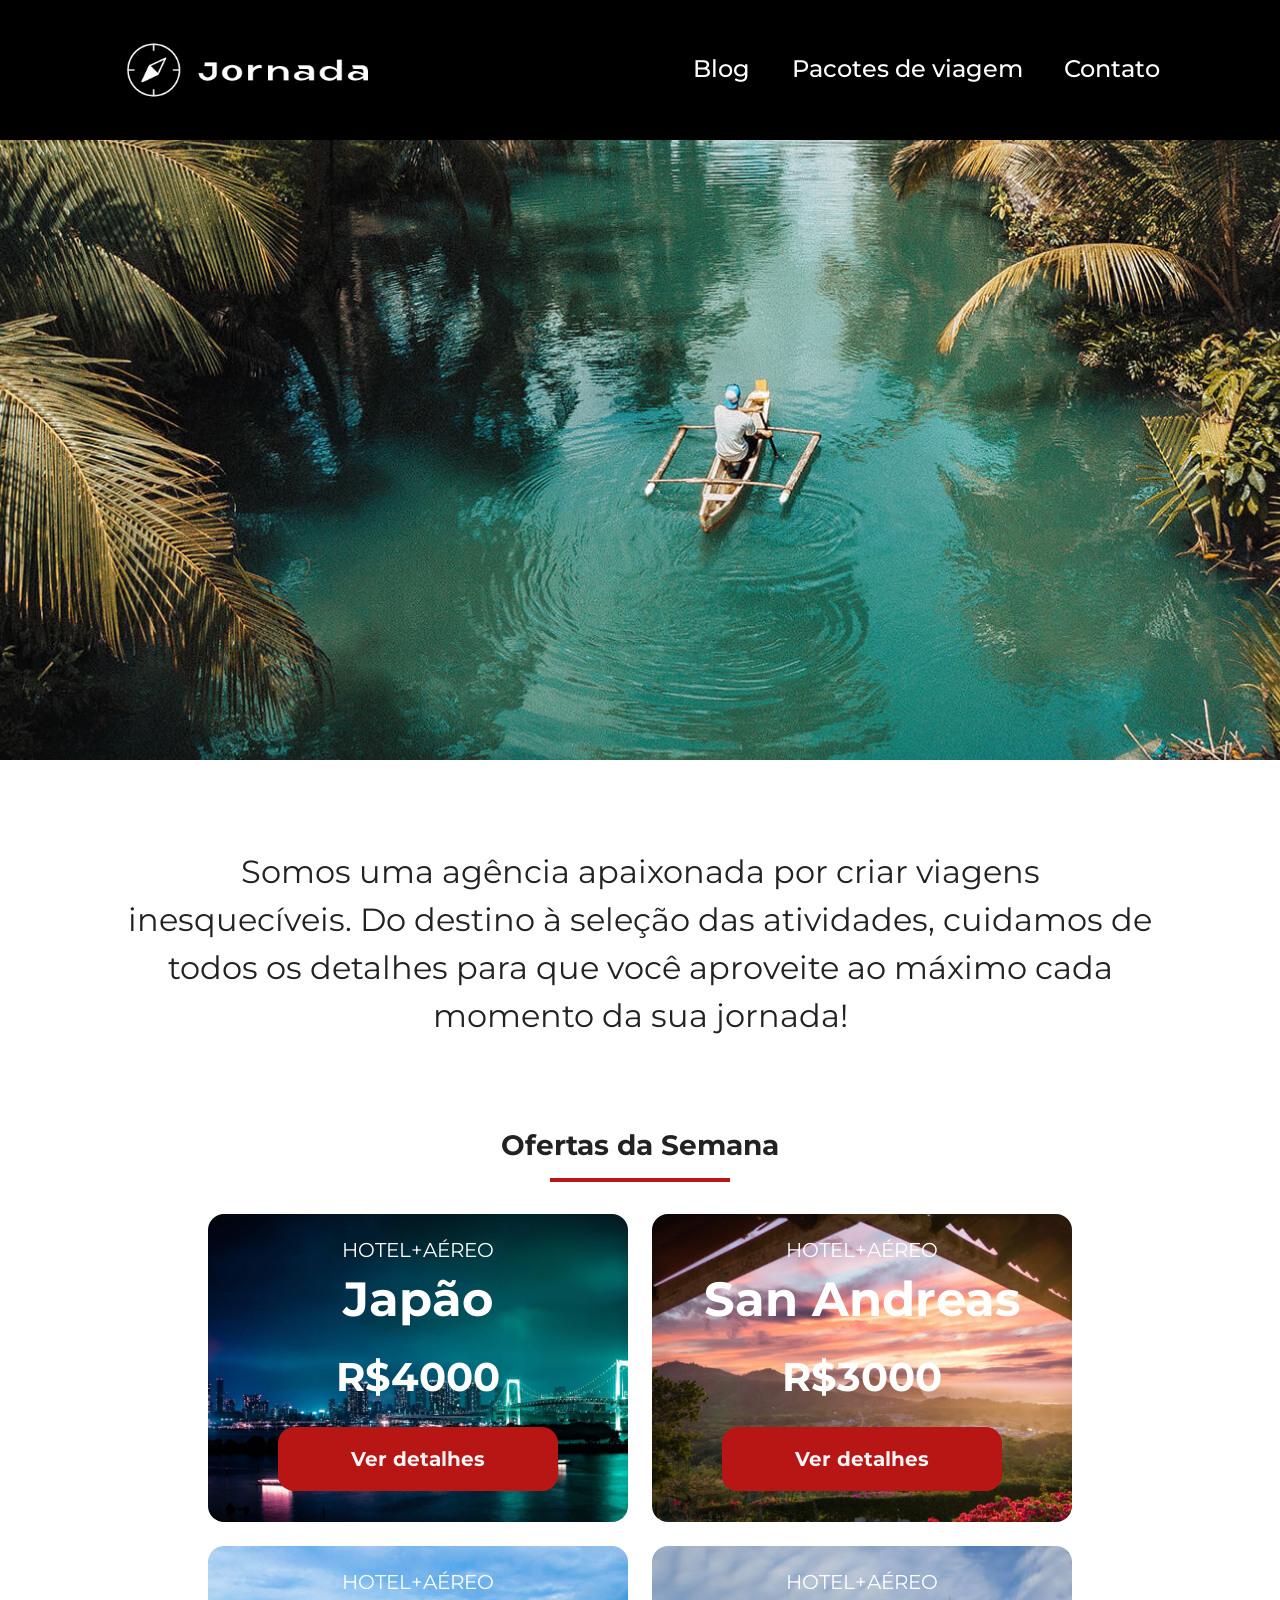
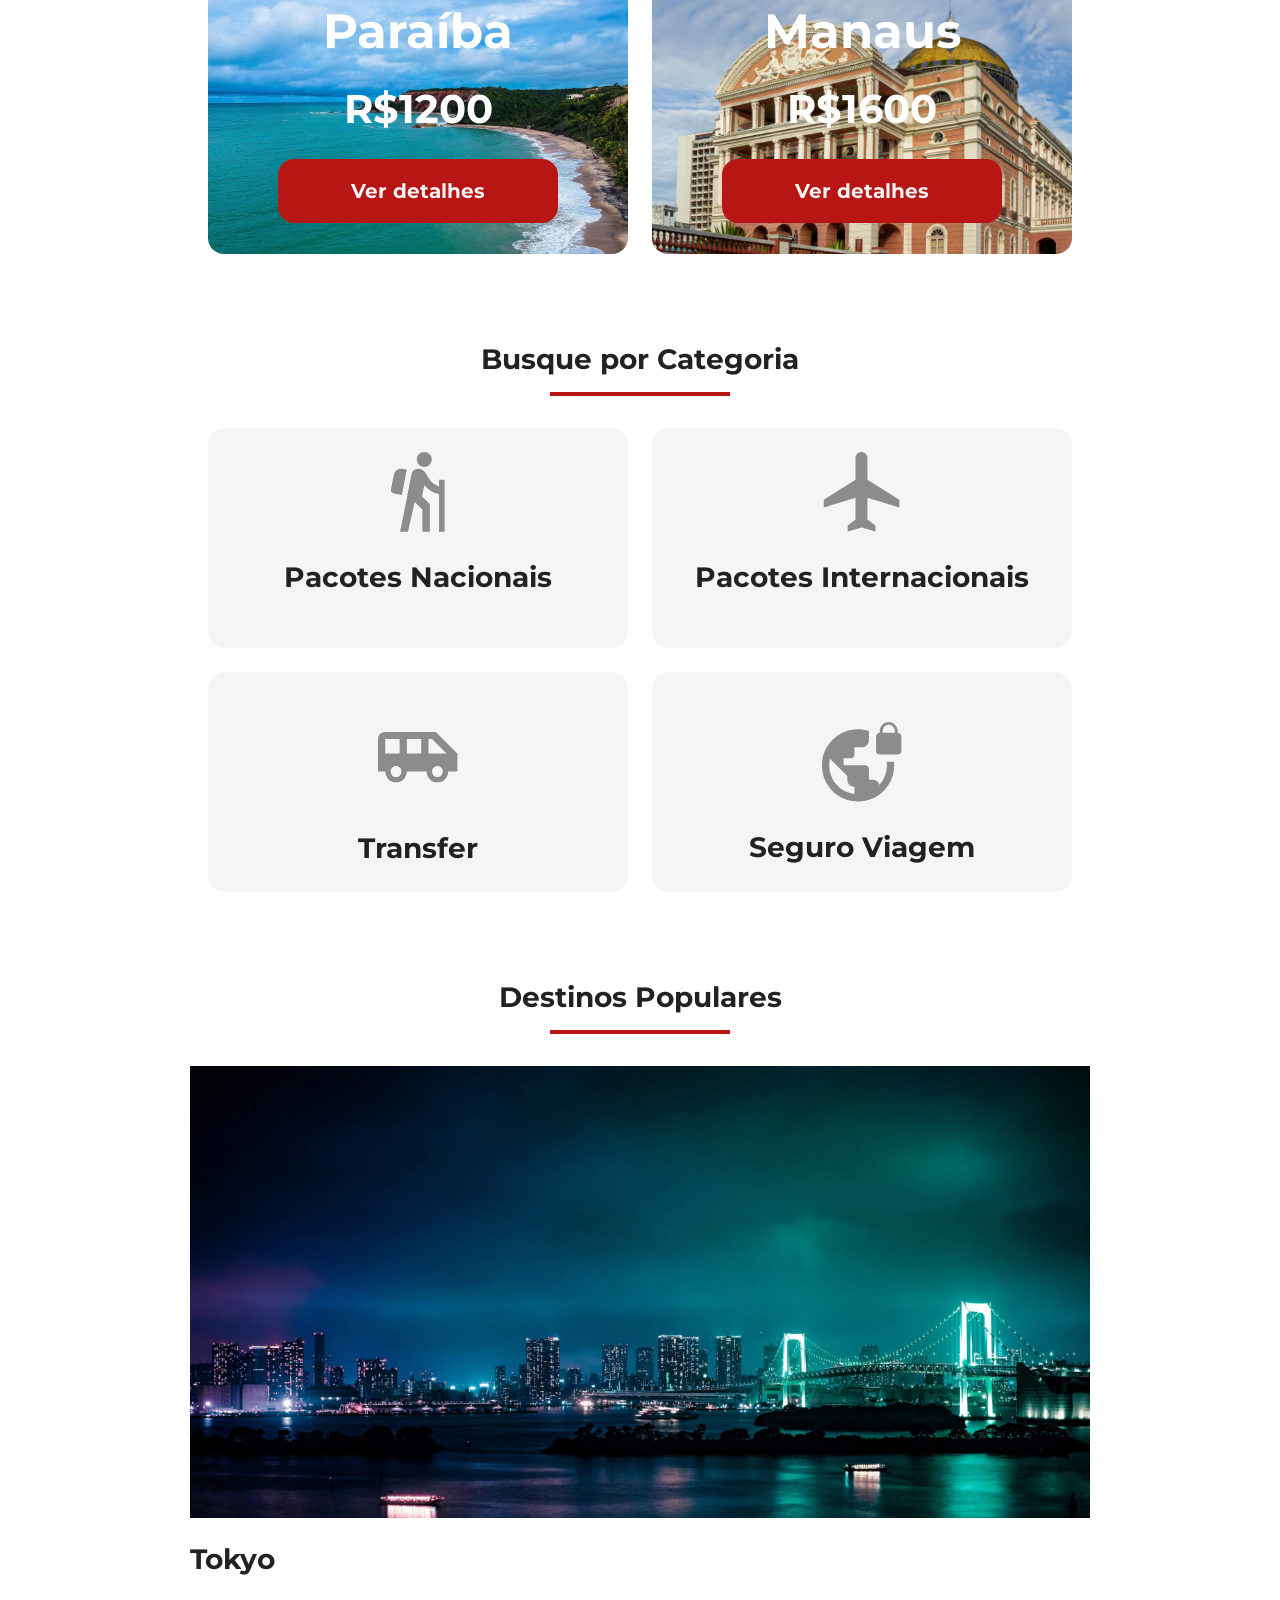
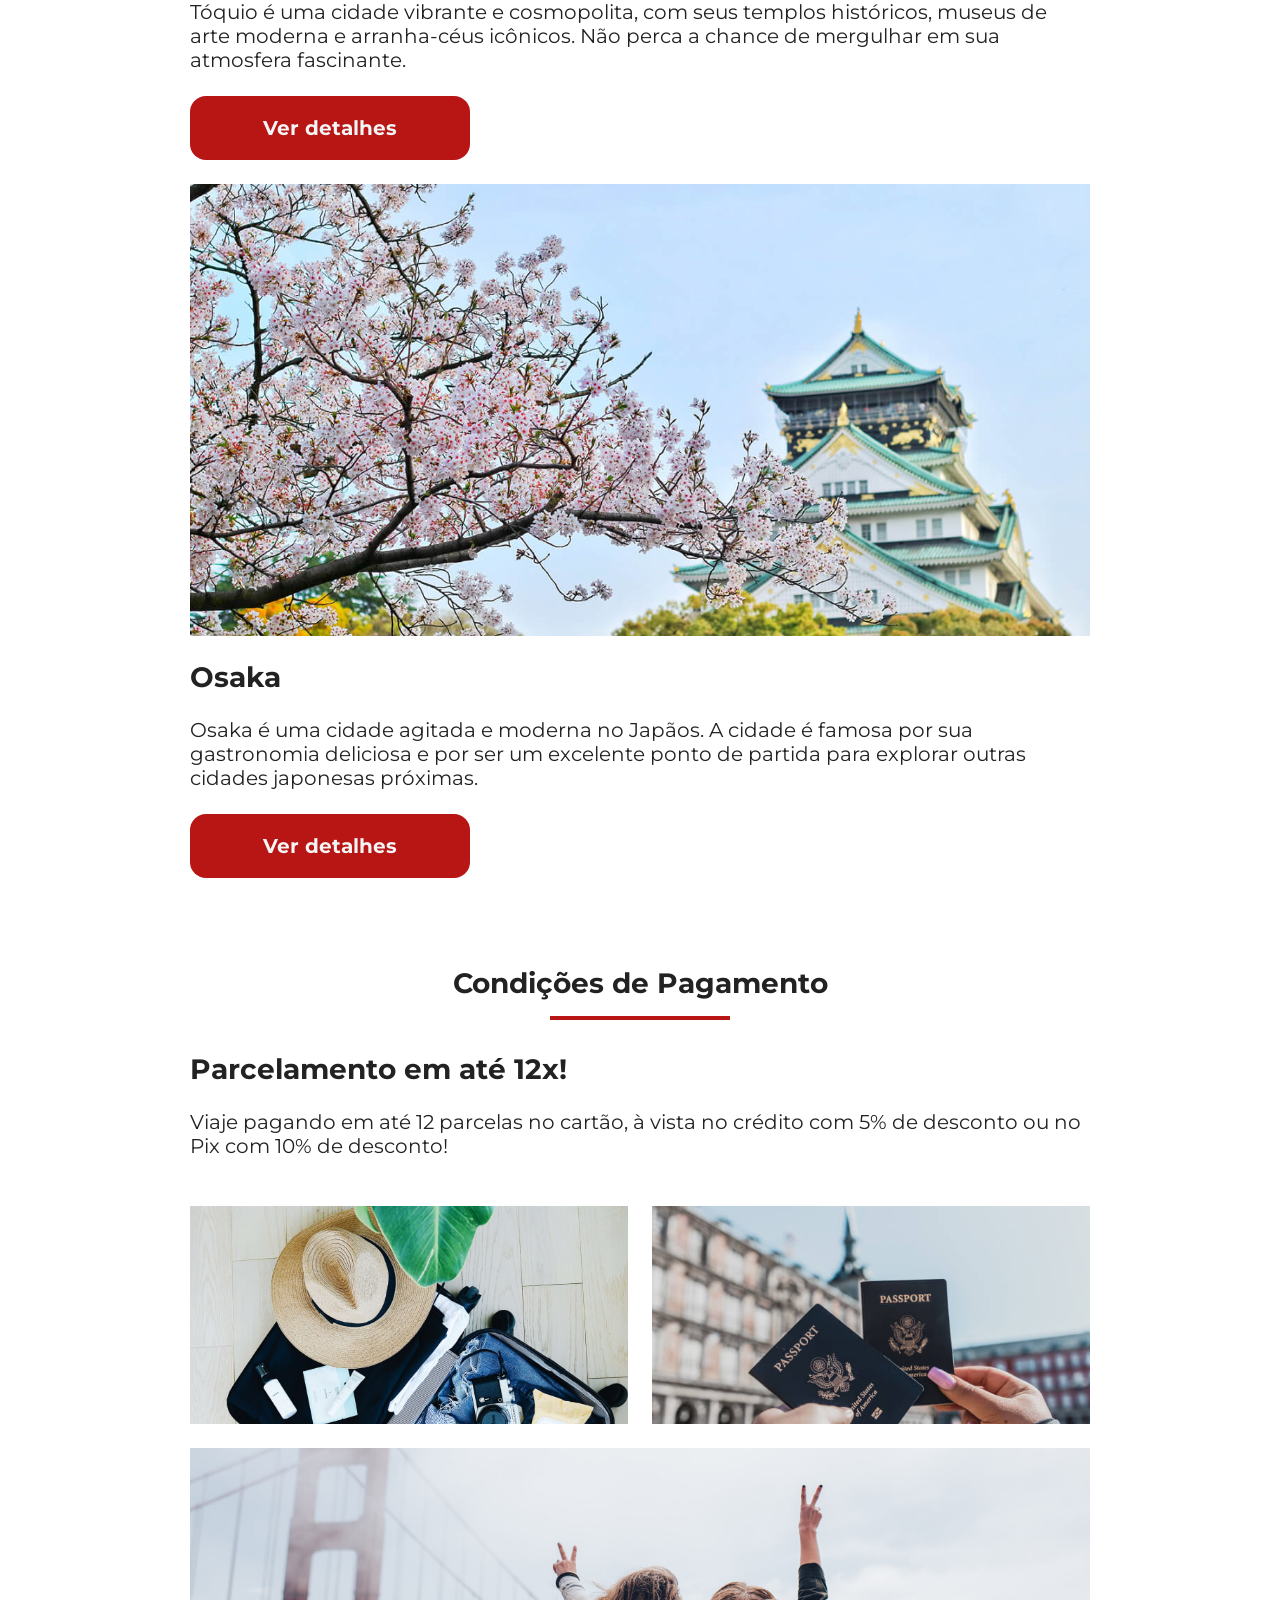
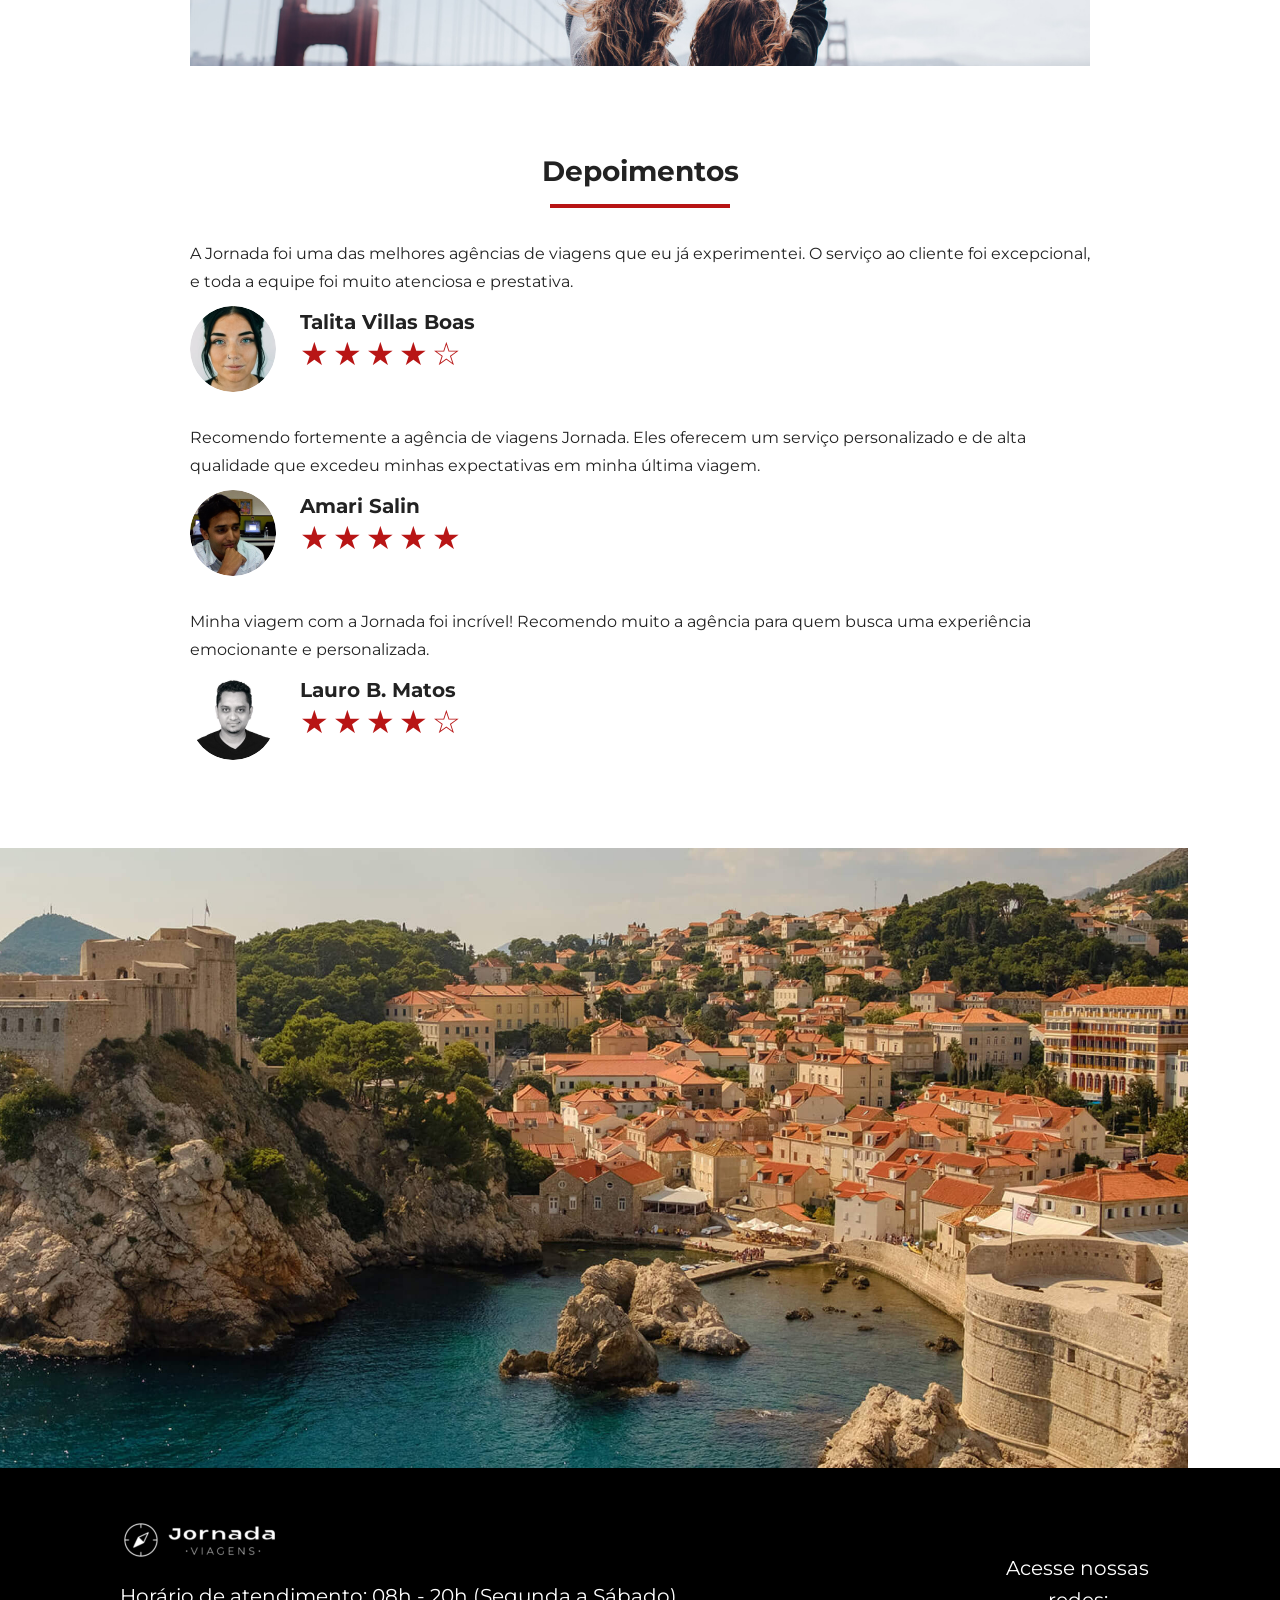
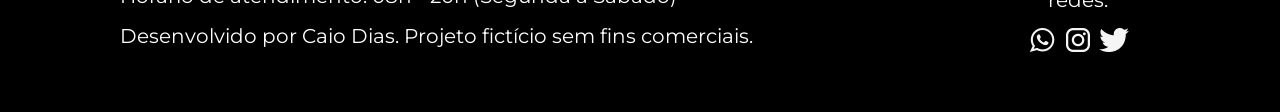
==== commit 9399fc8f: "arrumado bug em telas de 320px" ====
--- a/index.html
+++ b/index.html
@@ -4,14 +4,20 @@
 <head>
   <meta charset="UTF-8" />
   <meta name="viewport" content="width=device-width, initial-scale=1.0" />
-  <link rel="icon" href="favicon.svg" />
+  <meta name="description" content="Jornada Viagens, uma agência apaixonada por criar viagens inesquecíveis">
+  <meta name="og:title" content="Jornada Viagens">
+  <meta name="og:description" content="Jornada Viagens, uma agência apaixonada por criar viagens inesquecíveis">
+  <meta name="og:image" content="https://cdbr4zil.github.io/jornada-viagens/img/logo-jornada-tagline.png">
+  <meta name="og:type" content="website">
+  <meta name="og:url" content="https://cdbr4zil.github.io/jornada-viagens/">
+  <link rel="icon" href="favicon.svg" type="xml/svg" />
   <link rel="stylesheet" href="css/style.css" />
   <title>Jornada Viagens</title>
 </head>
 
 <body>
   <header>
-    <a class="logo" ref="index.html" title="Voltar para a página inicial">
+    <a class="logo" href="index.html" title="Voltar para a página inicial">
       <img class="img-mobile" src="img/bussola-branca-jornada.svg"
         alt="Bussola do logo Jornada Viagens na cor branca" />
       <img class="img-desktop" src="img/logo-branco-jornada-viagem.svg" alt="Logo Jornada Viagens na cor branca" />
@@ -25,13 +31,13 @@
       <nav>
         <ul class="list-link">
           <li>
-            <a href="blog.html" target="_blank" title="Acessar Blog">Blog</a>
+            <a href="blog.html" title="Acessar Blog">Blog</a>
           </li>
           <li>
-            <a href="pacotes.html" target="_blank" title="Acessar Pacotes de Viagem">Pacotes de viagem</a>
+            <a href="pacotes.html" title="Acessar Pacotes de Viagem">Pacotes de viagem</a>
           </li>
           <li>
-            <a href="contato.html" target="_blank" title="Acessar Contato">Contato</a>
+            <a href="contato.html" title="Acessar Contato">Contato</a>
           </li>
         </ul>
       </nav>
@@ -247,13 +253,12 @@
     <section class="footer-hero">
       <div class="img-footer"></div>
     </section>
-
   </main>
   <footer class="main-footer">
     <div class="footer-content">
       <img src="img/logo-jornada-tagline.png" alt="Logo Jonada Viagens com tagline">
       <p>Horário de atendimento: 08h - 20h (Segunda a Sábado)</p>
-      <p>Desenvolvido por Alura. Projeto fictício sem fins comerciais.</p>
+      <p>Desenvolvido por Caio Dias. Projeto fictício sem fins comerciais.</p>
     </div>
     <div class="social-media">
       <p>Acesse nossas redes:</p>
